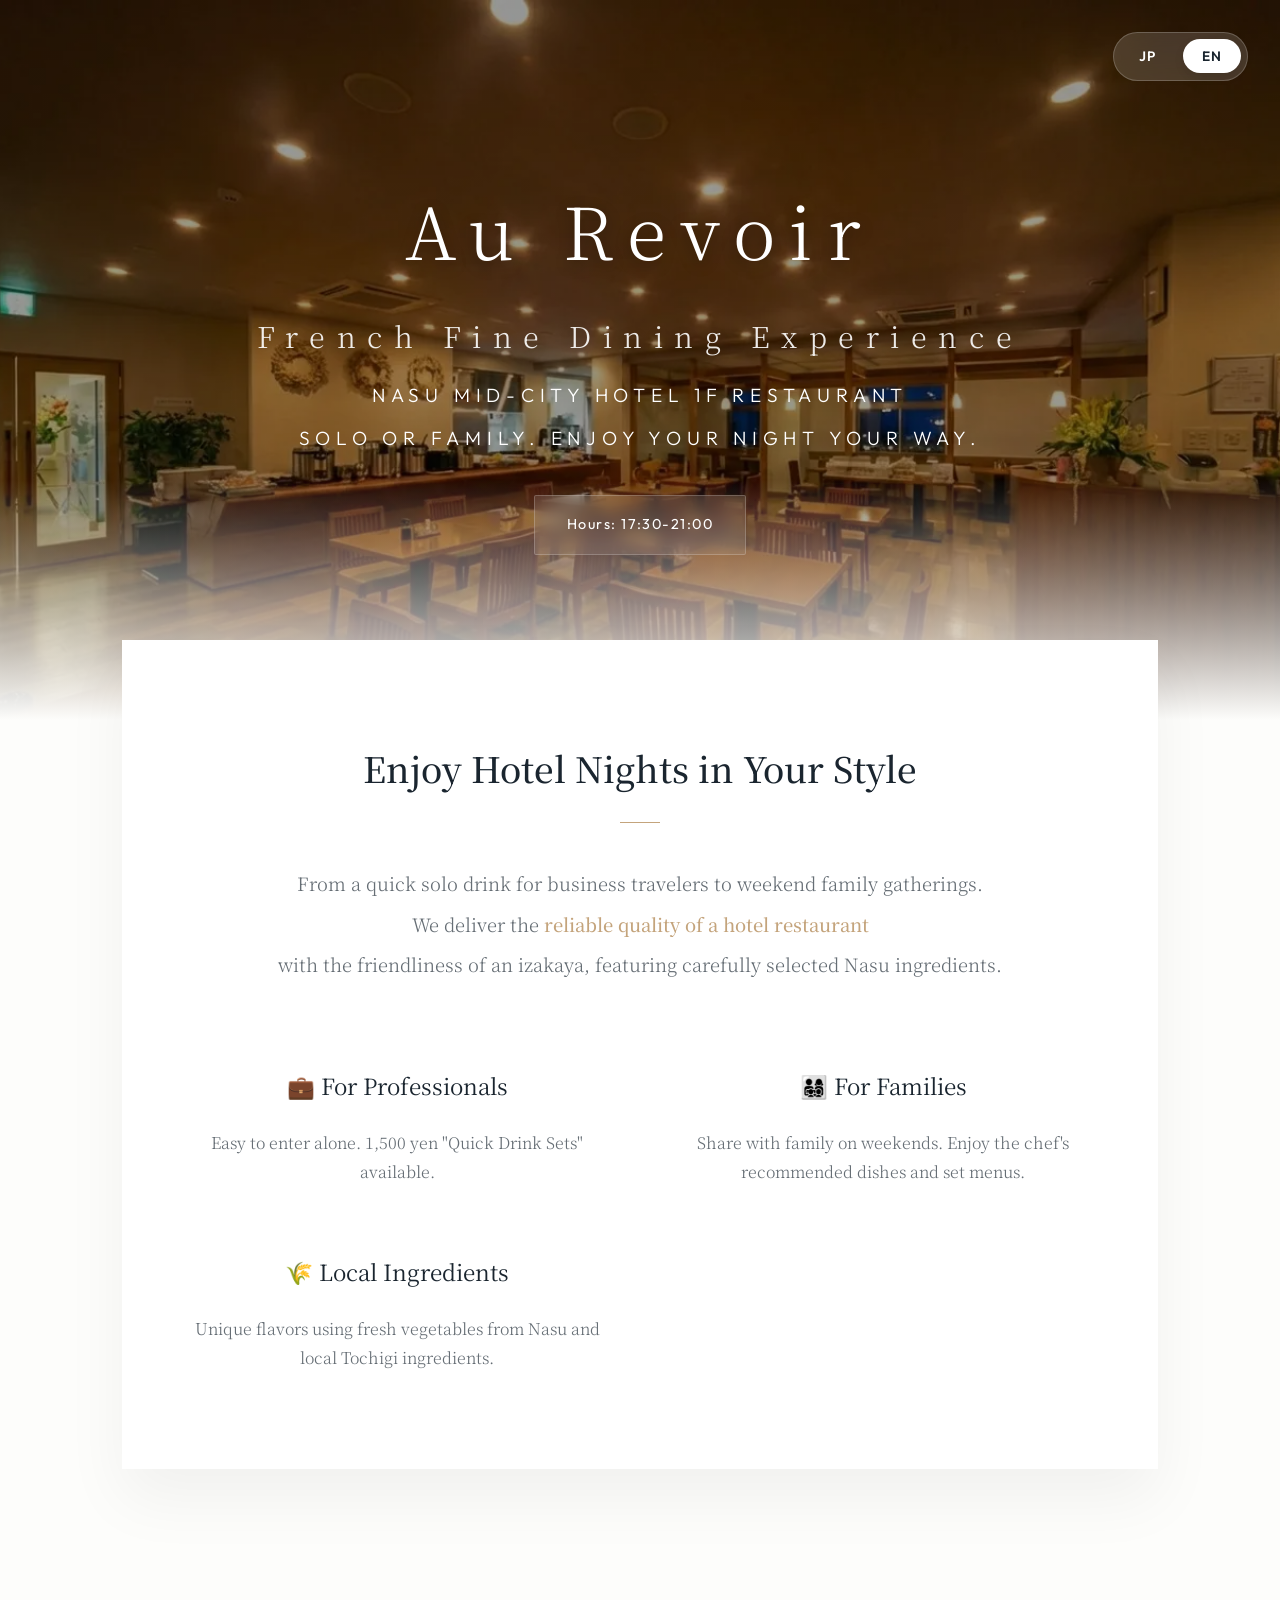
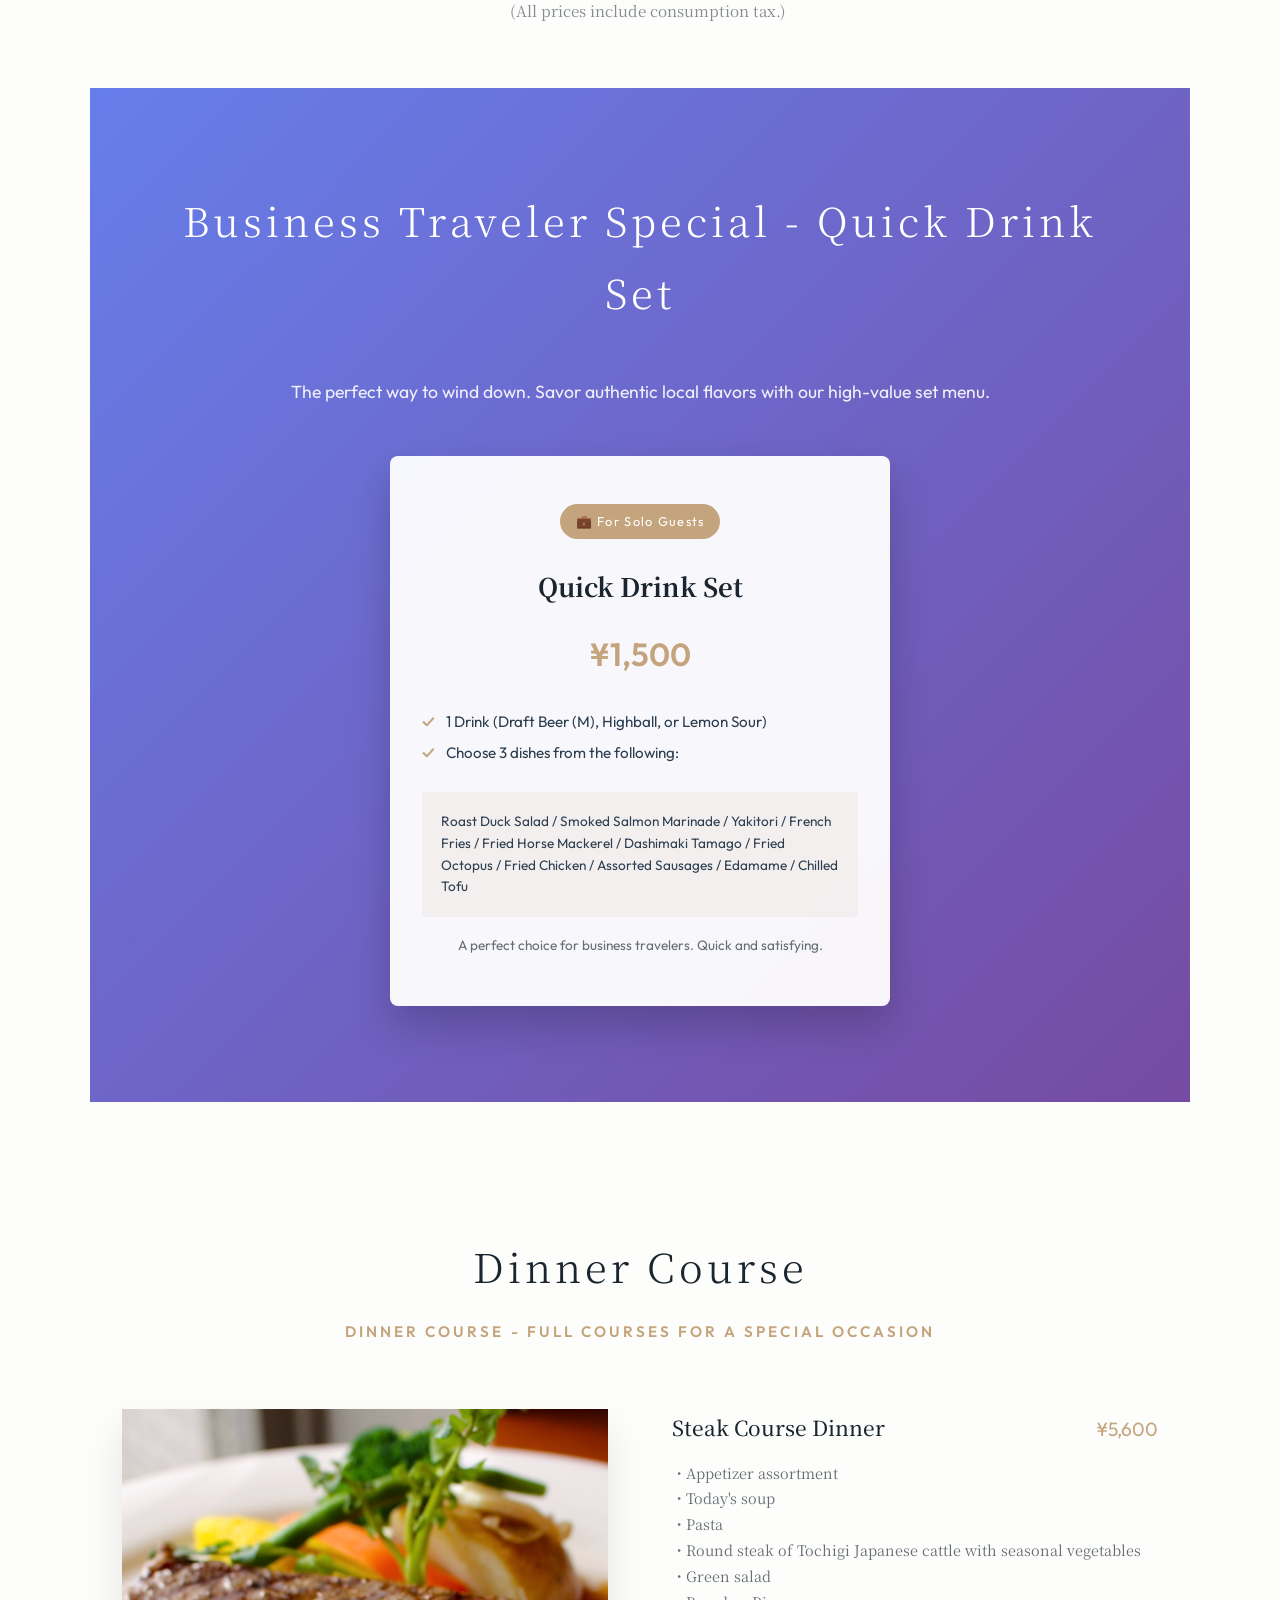
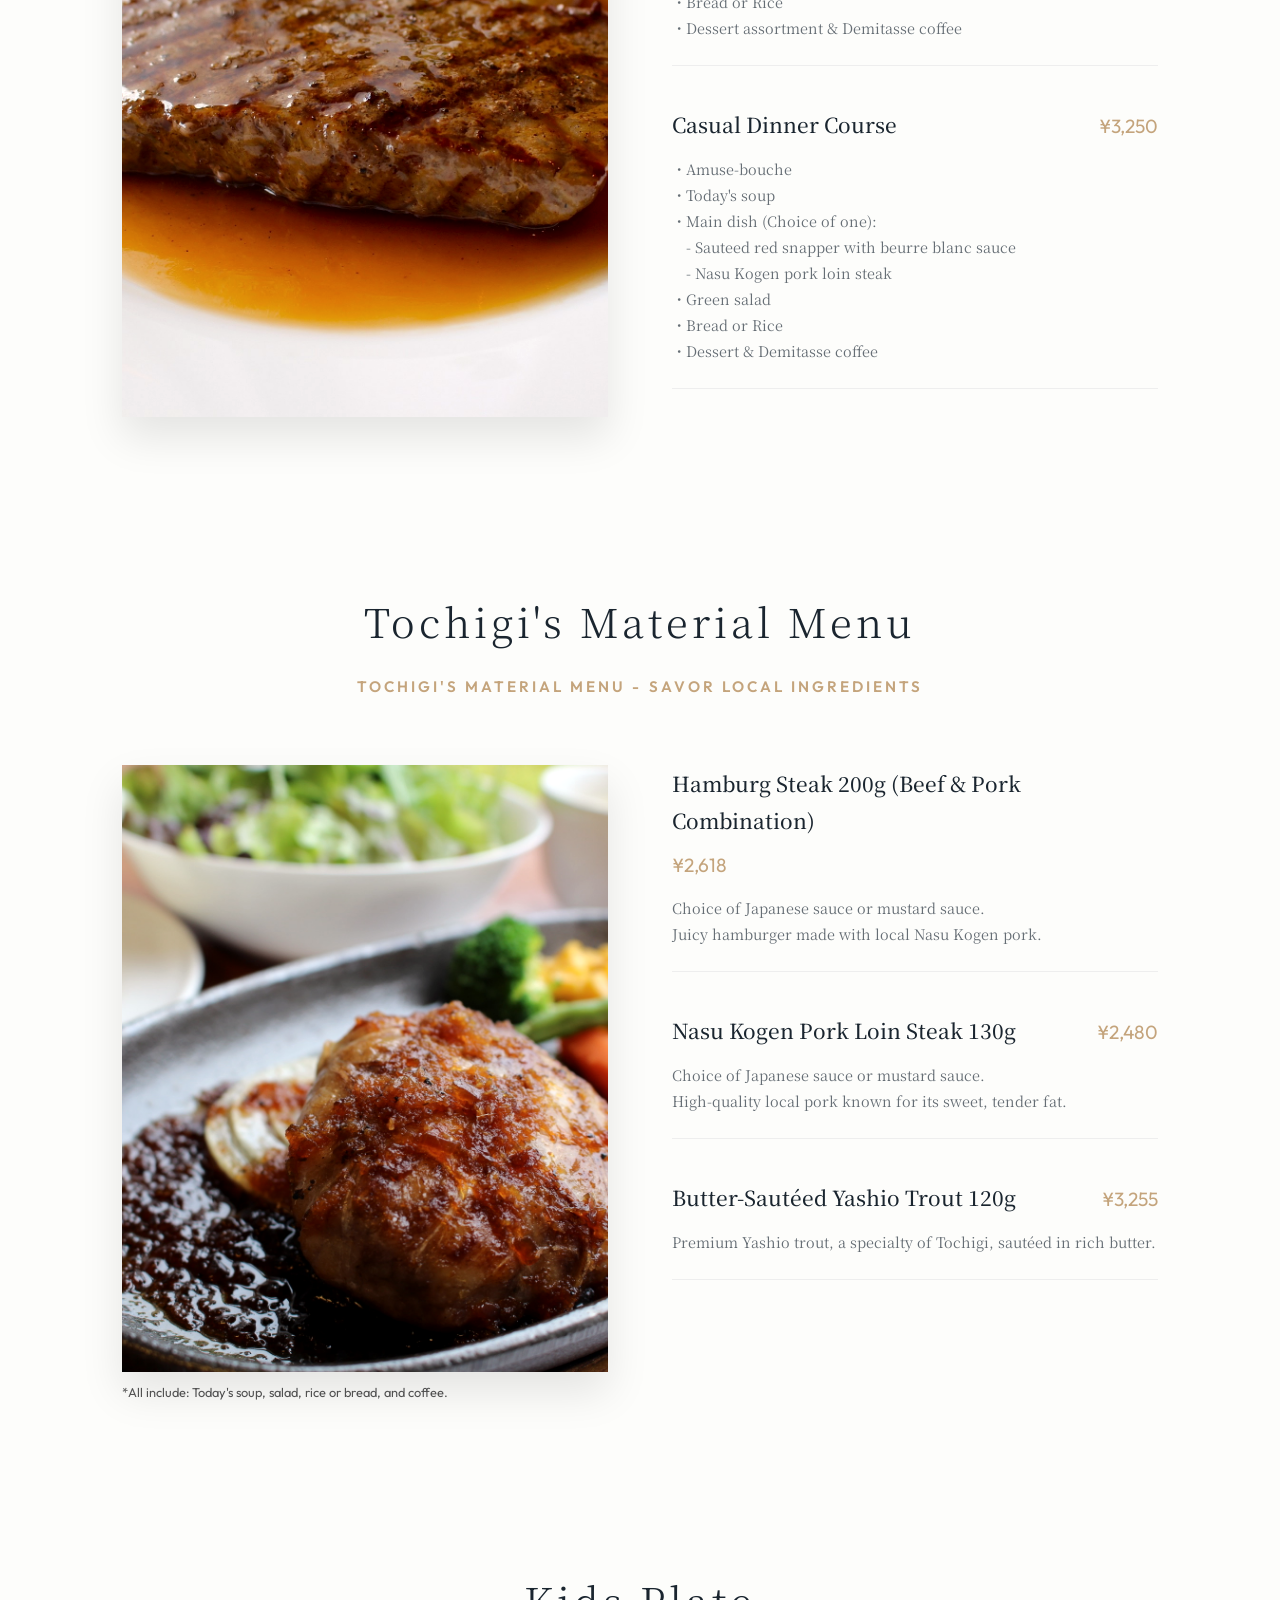
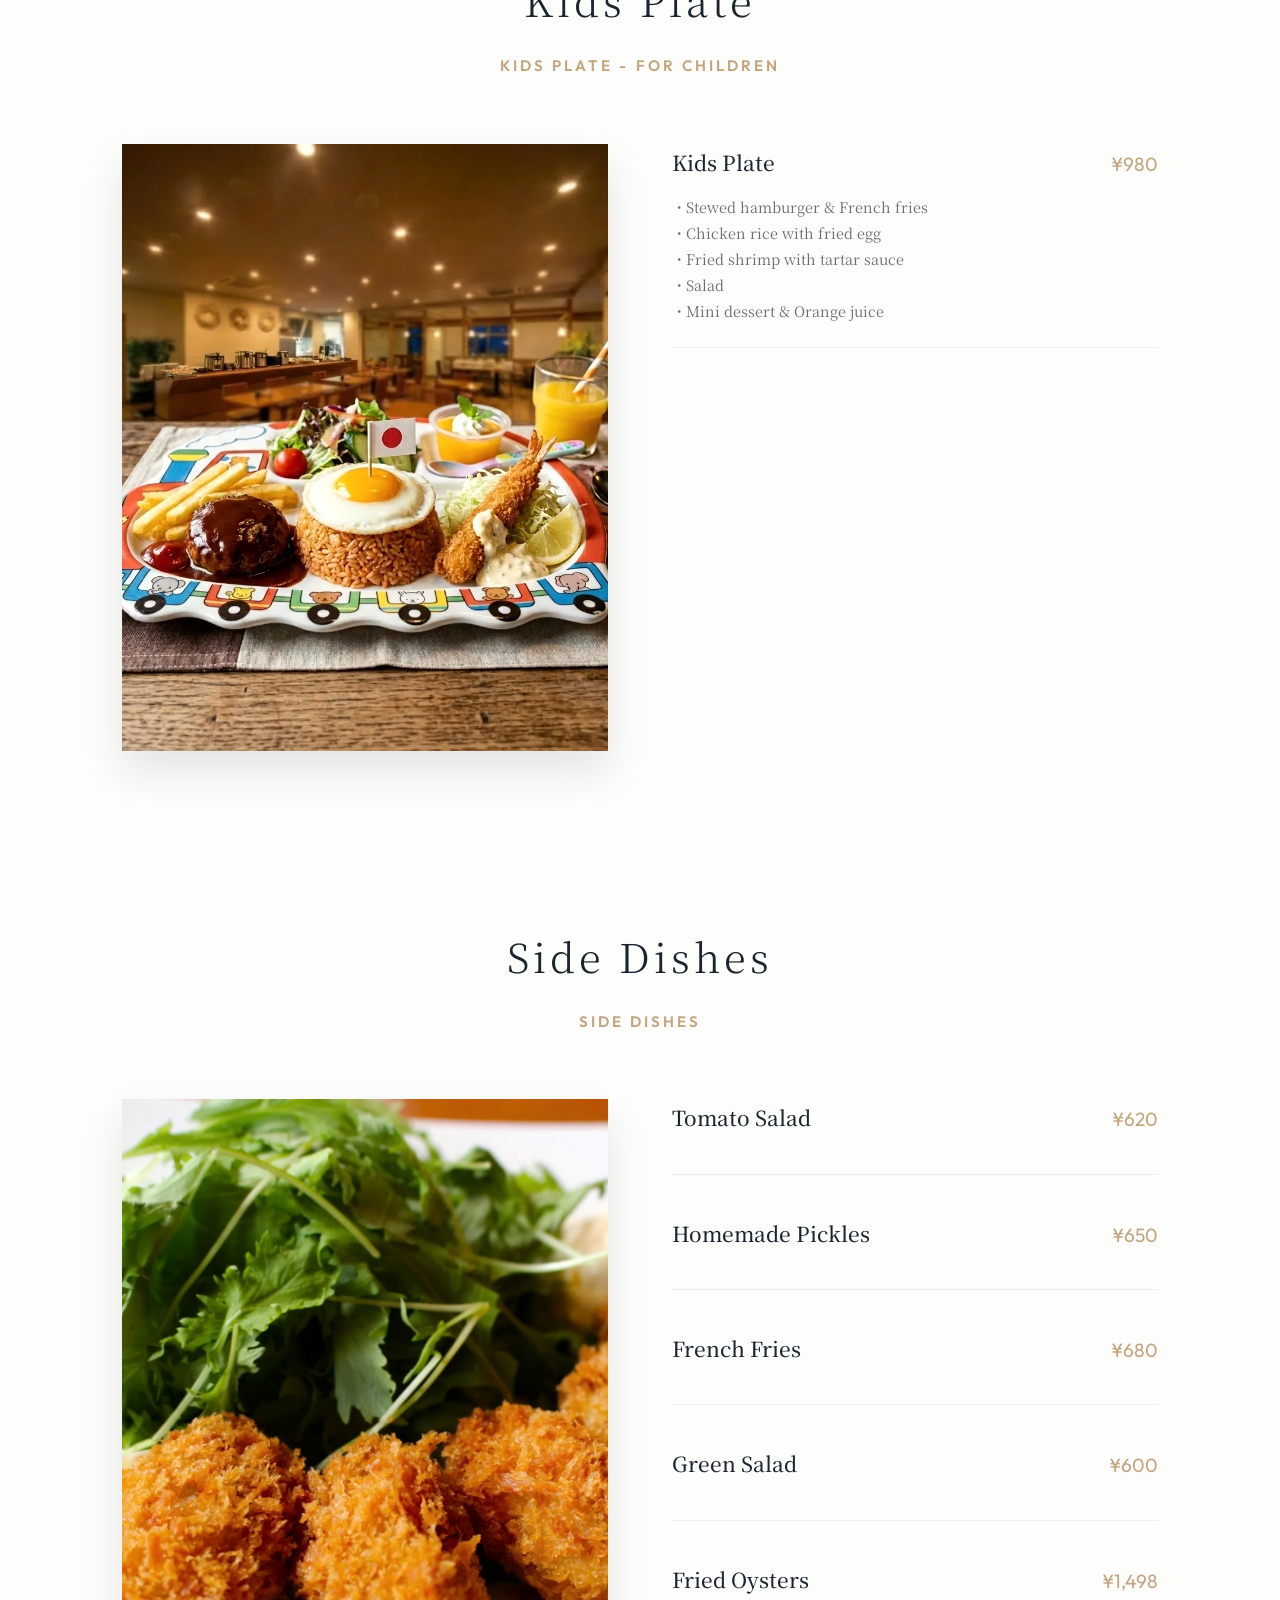
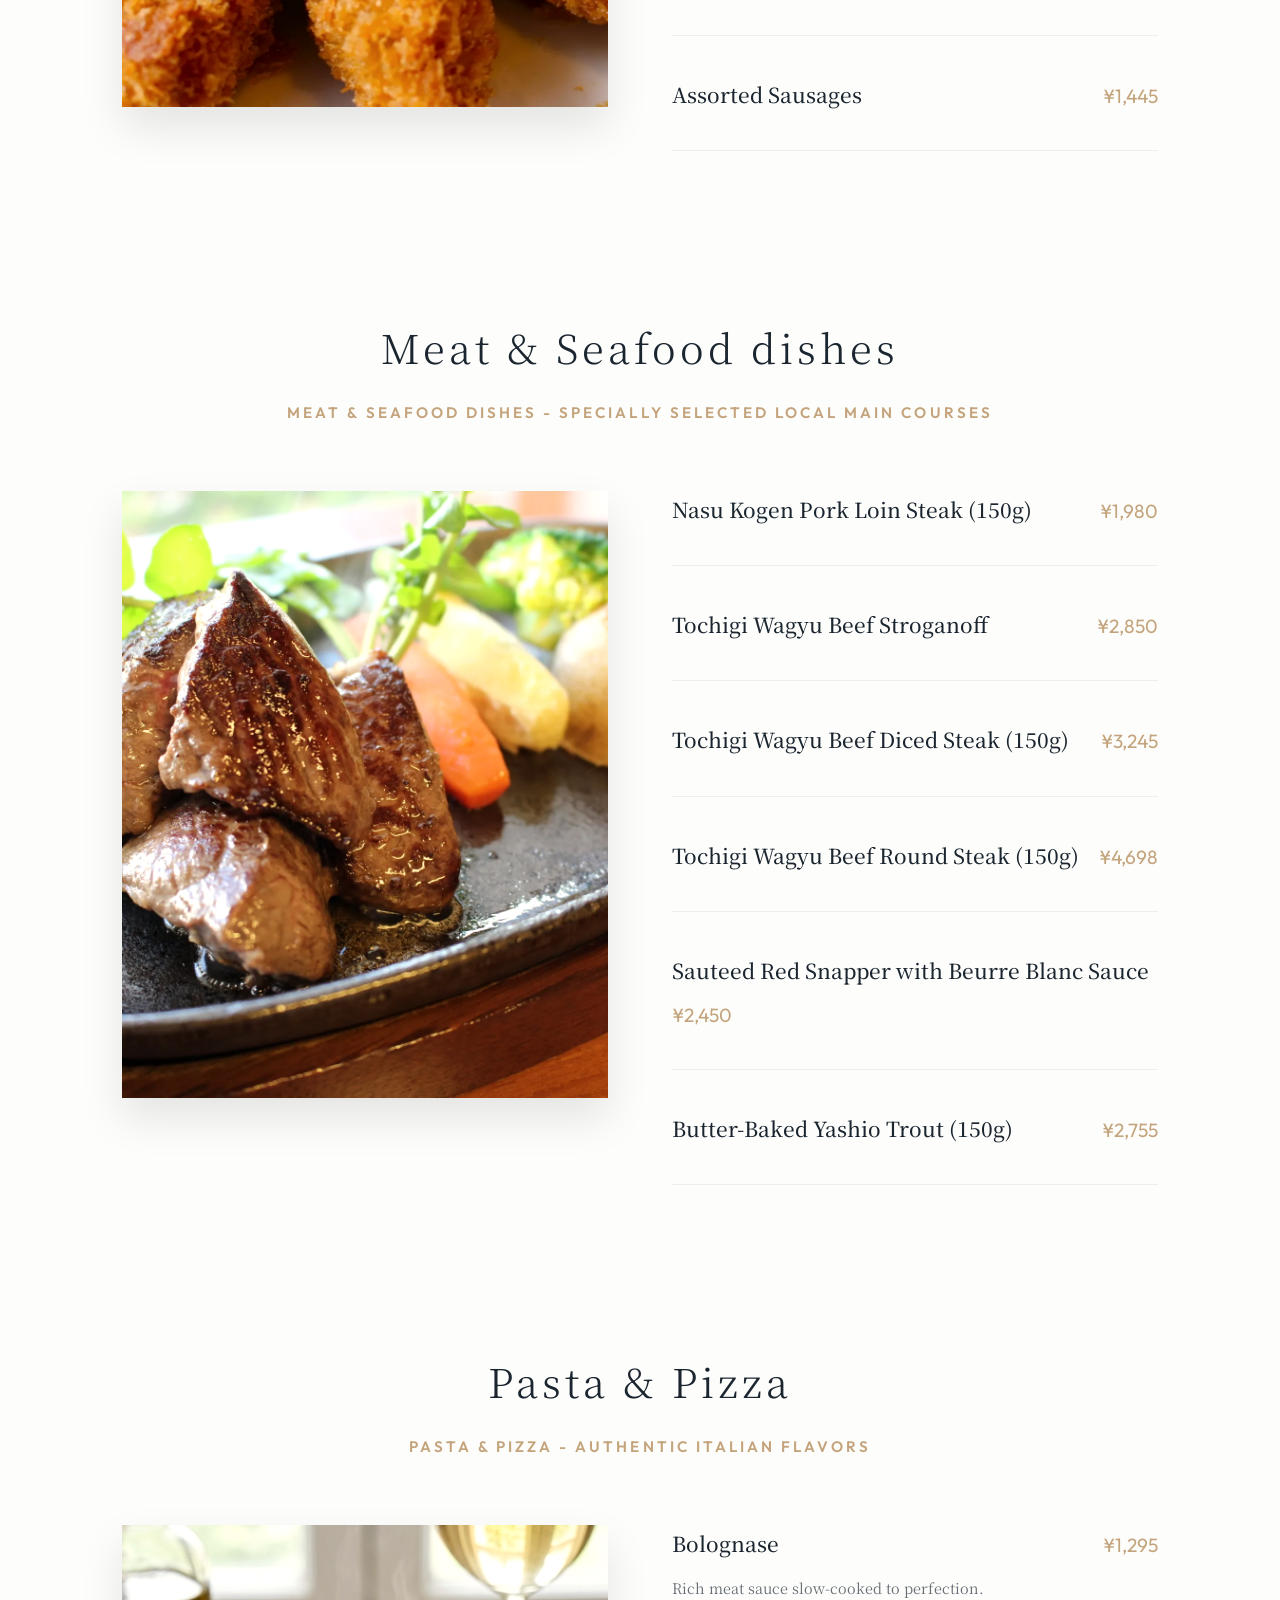
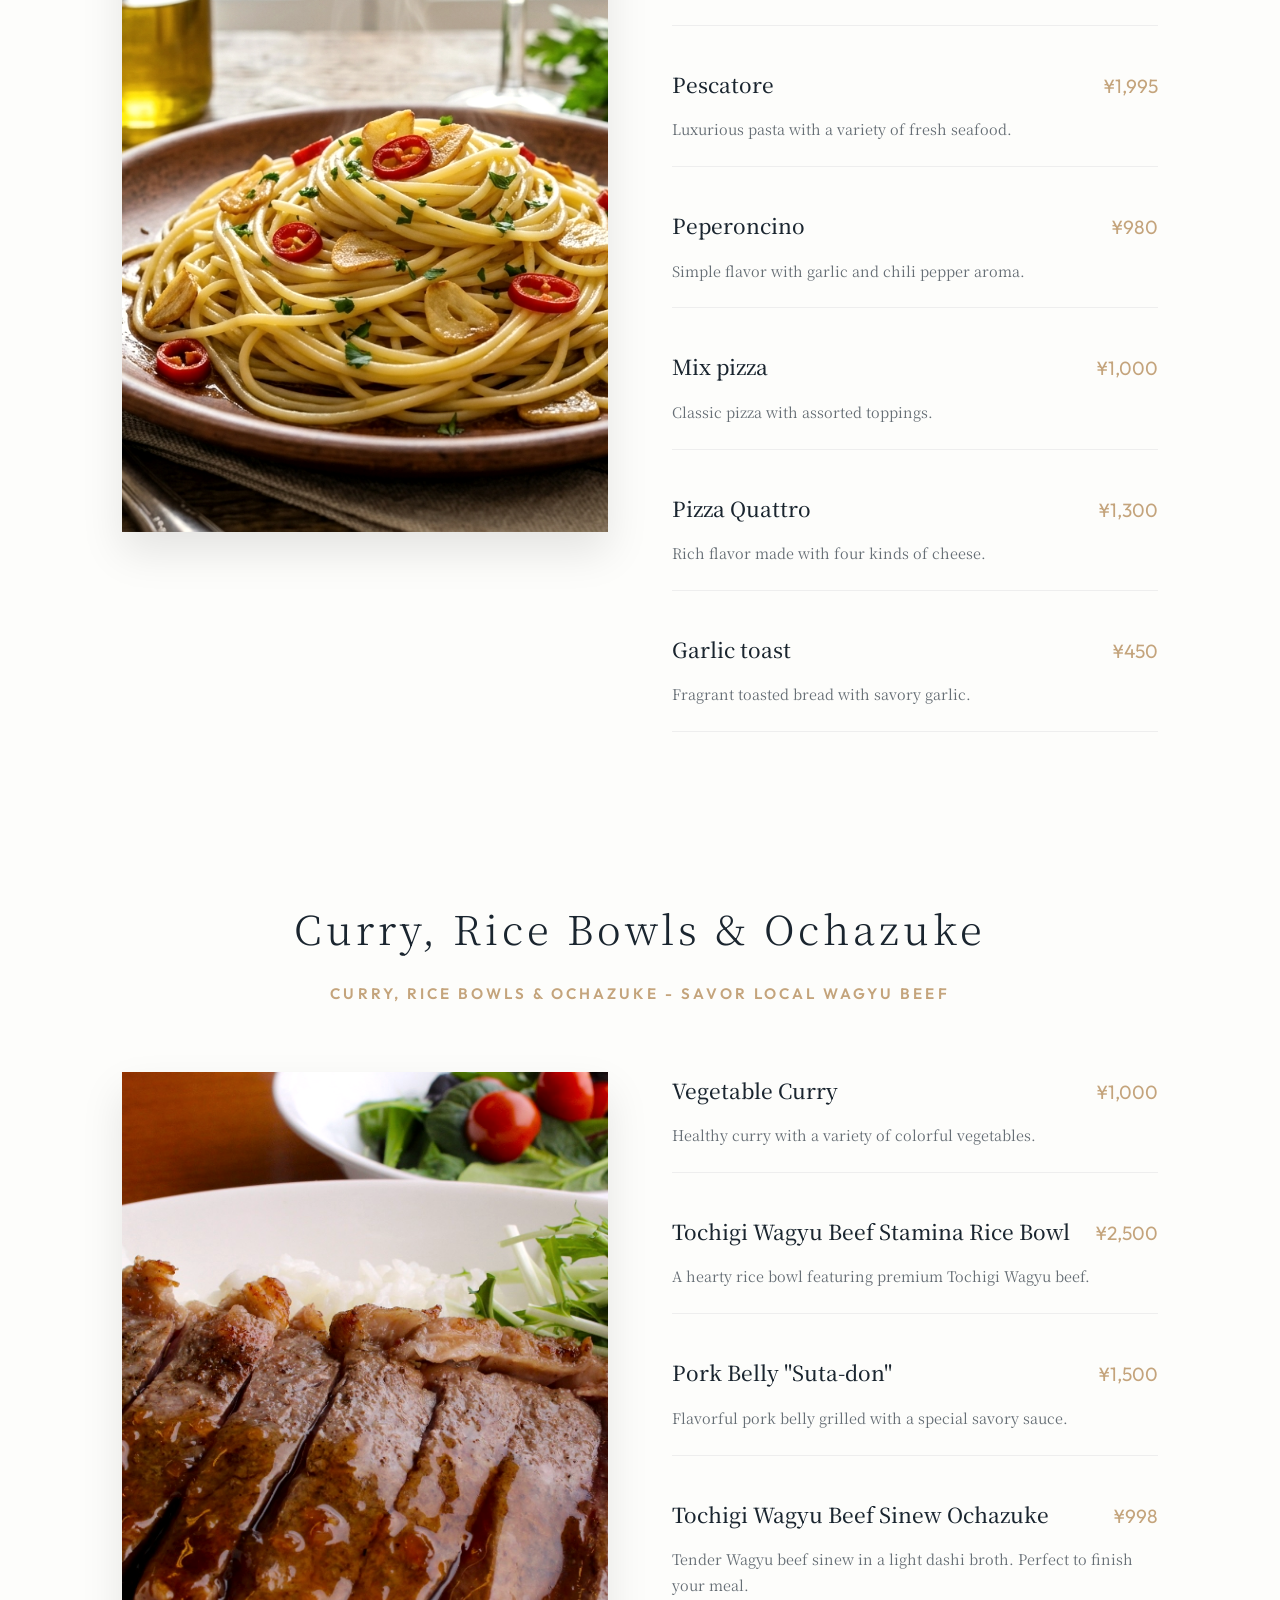
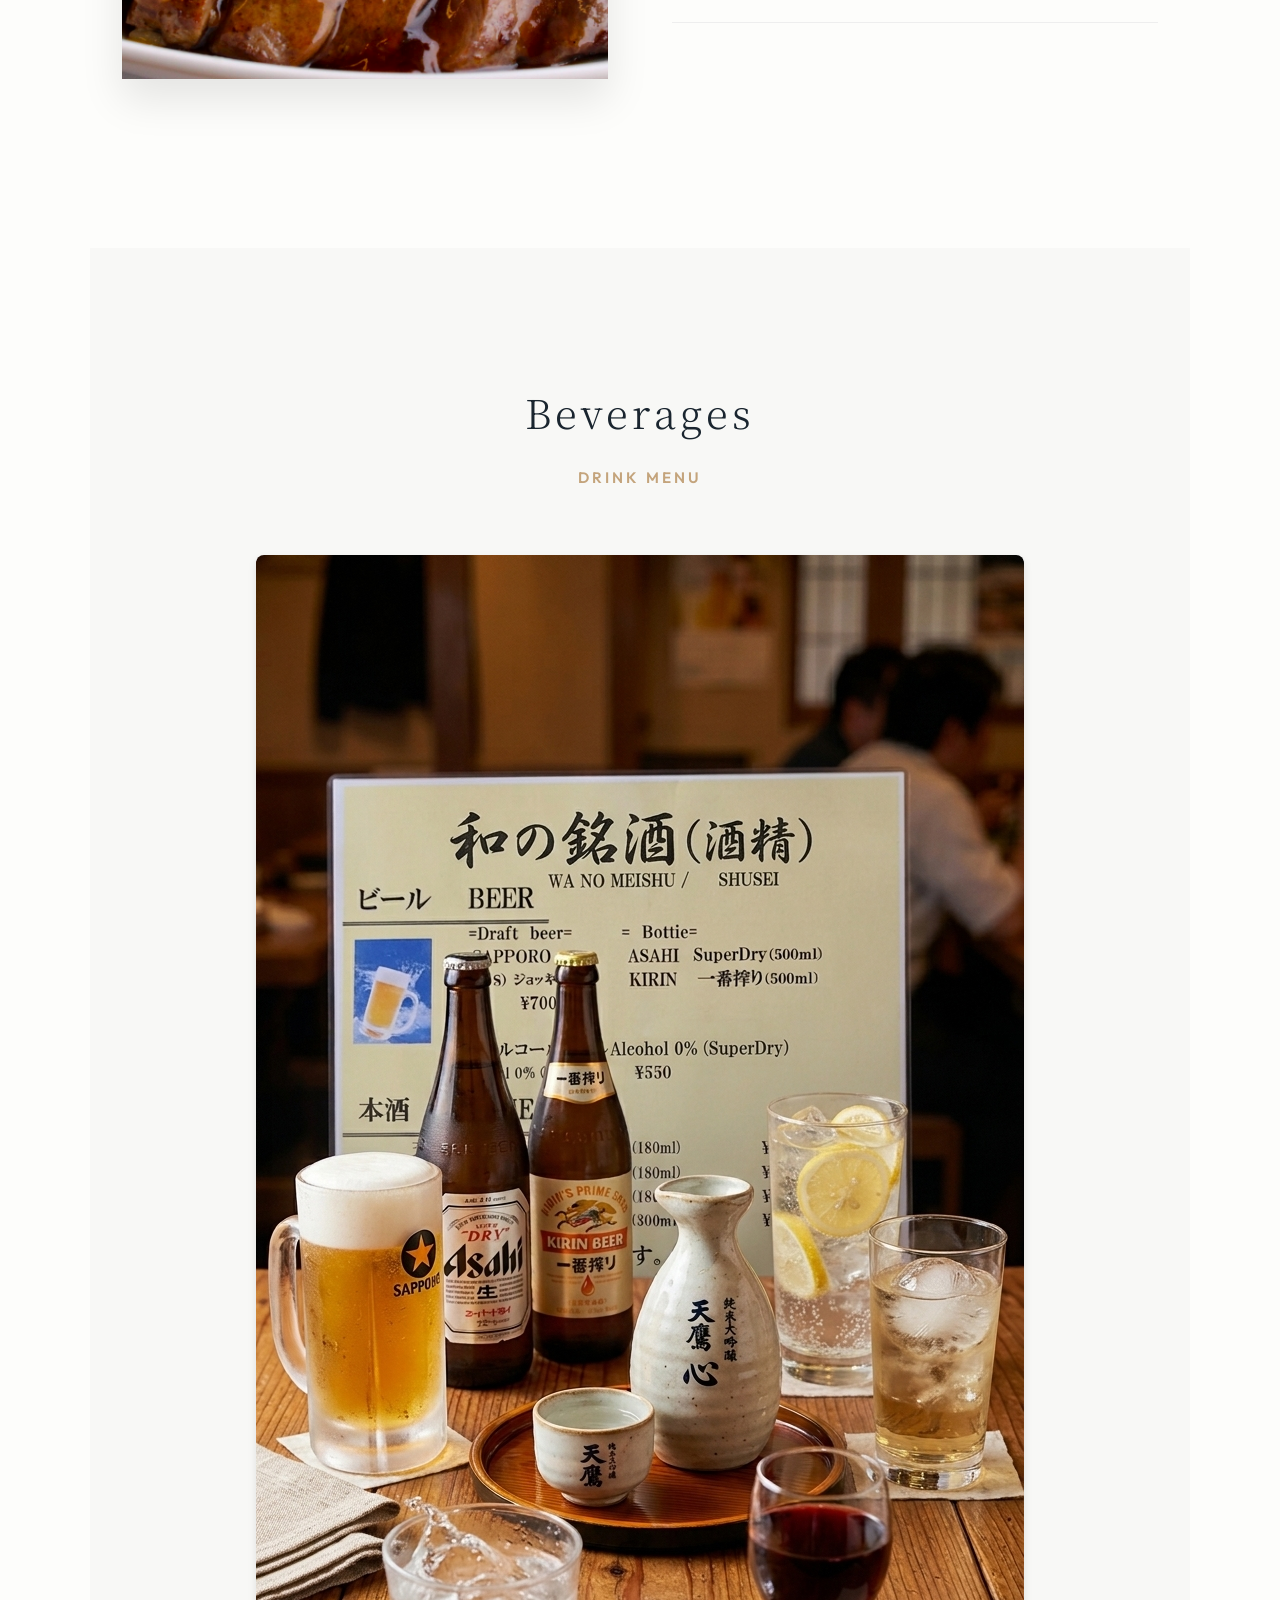
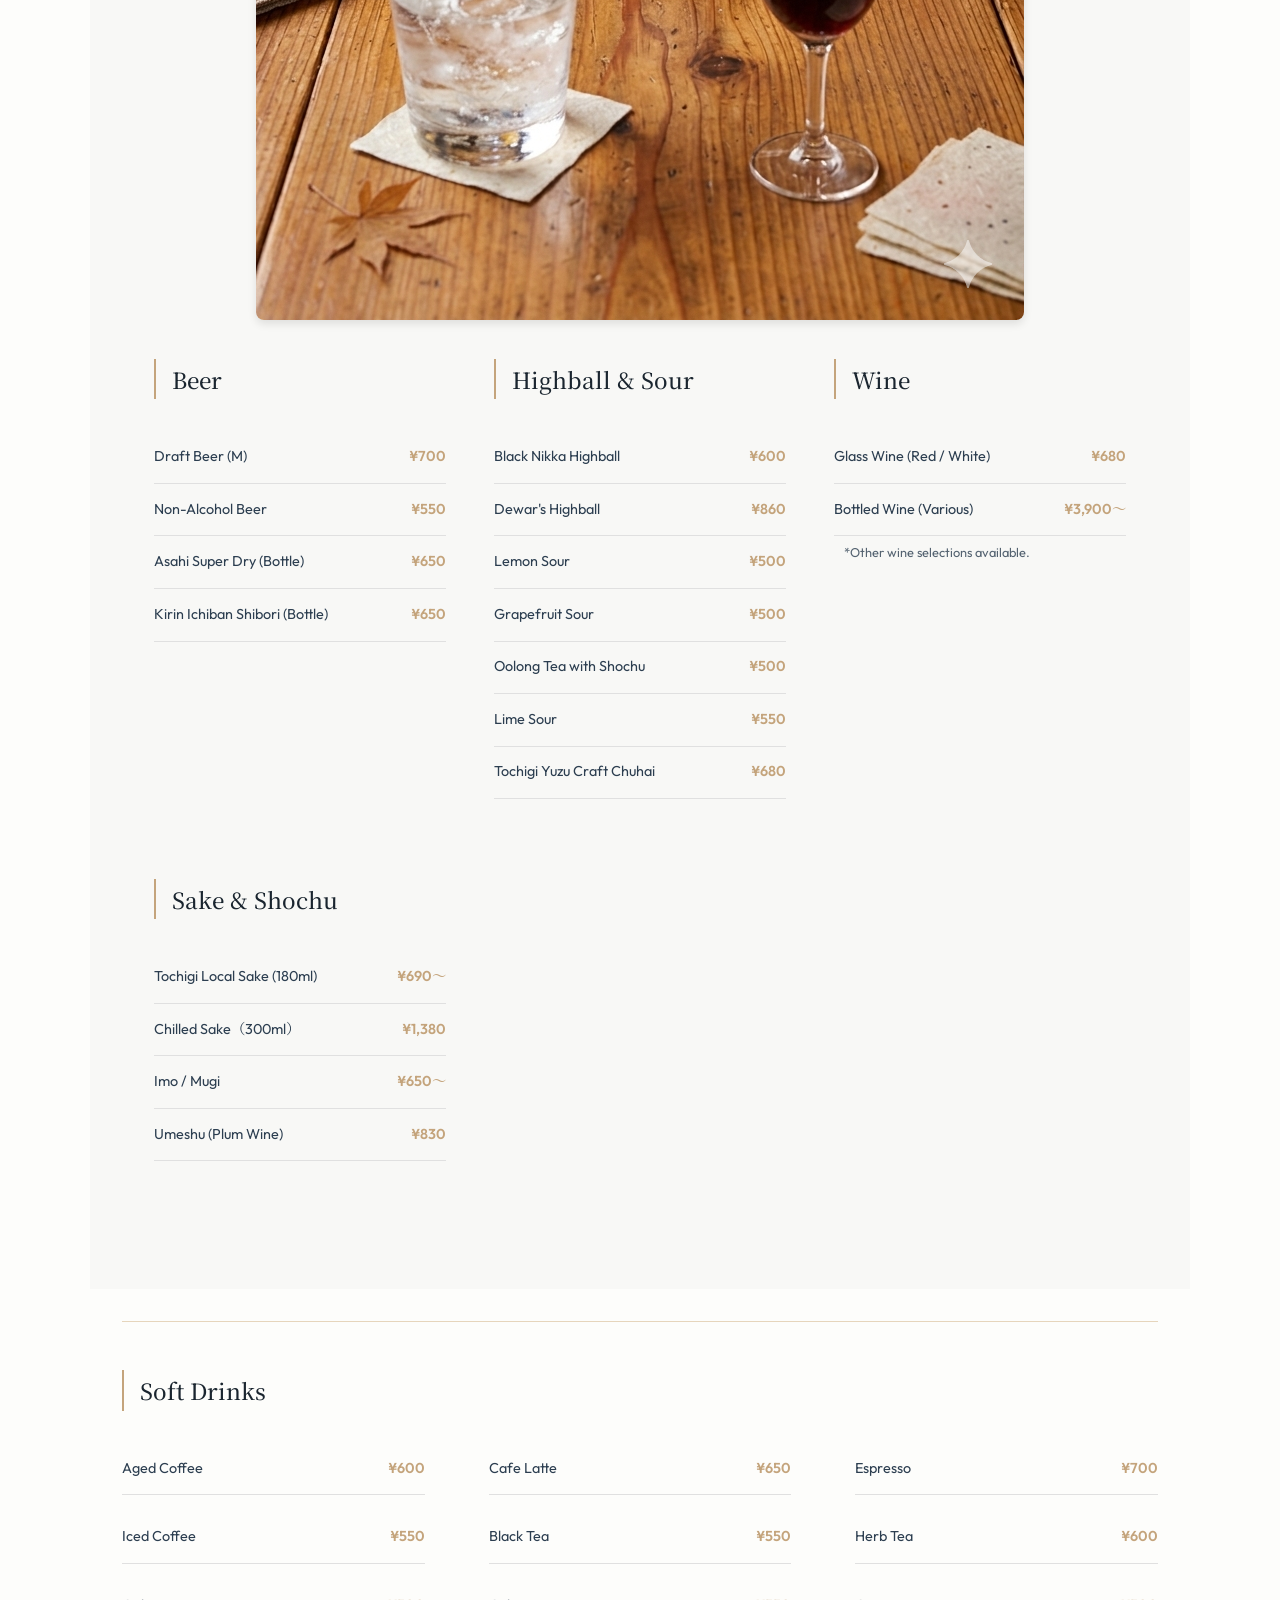
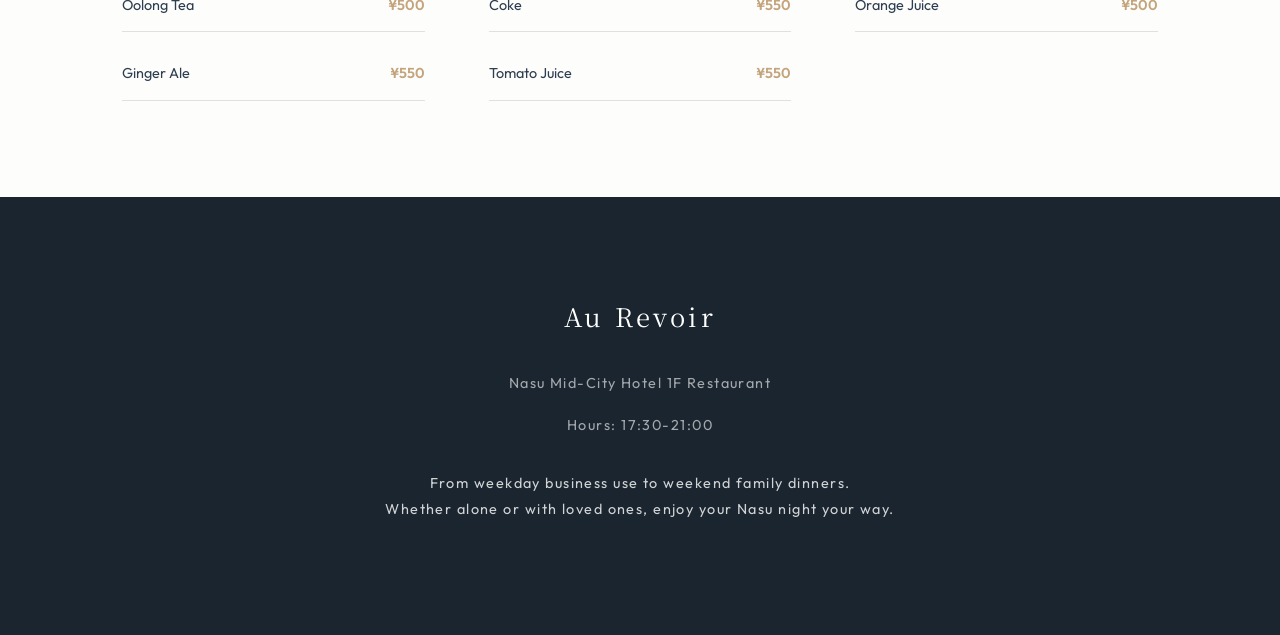
==== dinner/index.html @ a52773fe "フォルダ名を英語に整理し、9サイトを統合" ====
<!DOCTYPE html>
<html lang="ja">

<head>
    <meta charset="UTF-8">
    <meta name="viewport" content="width=device-width, initial-scale=1.0">
    <title>オールヴォワール - 那須ミッドシティホテル 1Fレストラン</title>
    <link rel="preconnect" href="https://fonts.googleapis.com">
    <link rel="preconnect" href="https://fonts.gstatic.com" crossorigin>
    <link
        href="https://fonts.googleapis.com/css2?family=Noto+Serif+JP:wght@300;400;500;700&family=Outfit:wght@300;400;600&display=swap"
        rel="stylesheet">
    <style>
        :root {
            --primary: #1a252f;
            --accent: #c4a47c;
            --accent-light: #e6d5bc;
            --text-main: #2c3e50;
            --text-muted: #666e75;
            --bg-site: #fdfdfb;
            --white: #ffffff;
            --badge-solo: #4a90e2;
            --badge-share: #e27d4a;
            --transition: all 0.4s cubic-bezier(0.165, 0.84, 0.44, 1);
        }

        * {
            margin: 0;
            padding: 0;
            box-sizing: border-box;
        }

        body {
            font-family: 'Outfit', 'Noto Serif JP', serif;
            line-height: 1.8;
            color: var(--text-main);
            background-color: var(--bg-site);
            -webkit-font-smoothing: antialiased;
            overflow-x: hidden;
        }

        img {
            max-width: 100%;
            height: auto;
        }

        header {
            position: relative;
            height: 80vh;
            min-height: 500px;
            display: flex;
            flex-direction: column;
            justify-content: center;
            align-items: center;
            text-align: center;
            color: white;
            background: linear-gradient(rgba(0, 0, 0, 0.4), rgba(0, 0, 0, 0.4)), url('restaurant.webp');
            background-size: cover;
            background-position: center;
            background-attachment: fixed;
            padding: 2rem;
        }

        header::after {
            content: '';
            position: absolute;
            bottom: 0;
            left: 0;
            width: 100%;
            height: 15rem;
            background: linear-gradient(transparent, var(--bg-site));
        }

        header h1 {
            font-family: 'Noto Serif JP', serif;
            font-size: clamp(2.5rem, 8vw, 4.5rem);
            font-weight: 300;
            letter-spacing: 0.2em;
            margin-bottom: 1rem;
            text-shadow: 0 4px 15px rgba(0, 0, 0, 0.3);
            z-index: 1;
        }

        header h1 span {
            display: block;
            font-size: 0.4em;
            letter-spacing: 0.4em;
            margin-top: 1rem;
            opacity: 0.9;
        }

        header .subtitle {
            font-size: clamp(1rem, 3vw, 1.2rem);
            font-weight: 300;
            letter-spacing: 0.3em;
            margin-bottom: 0.5rem;
            z-index: 1;
            text-transform: uppercase;
        }

        .business-hours {
            background: rgba(255, 255, 255, 0.1);
            backdrop-filter: blur(8px);
            border: 1px solid rgba(255, 255, 255, 0.2);
            padding: 1rem 2rem;
            border-radius: 2px;
            margin-top: 2rem;
            font-size: 0.9rem;
            letter-spacing: 0.1em;
            z-index: 1;
        }

        .container {
            max-width: 1100px;
            margin: 0 auto;
            padding: 0 2rem 6rem;
            position: relative;
            z-index: 2;
        }

        .concept-section {
            background: var(--white);
            padding: 6rem 4rem;
            margin-top: -5rem;
            box-shadow: 0 30px 60px rgba(0, 0, 0, 0.05);
            text-align: center;
            margin-bottom: 8rem;
        }

        .concept-section h2 {
            font-family: 'Noto Serif JP', serif;
            font-size: 2.2rem;
            color: var(--primary);
            margin-bottom: 2.5rem;
            font-weight: 500;
            position: relative;
            padding-bottom: 1.5rem;
        }

        .concept-section h2::after {
            content: '';
            position: absolute;
            bottom: 0;
            left: 50%;
            transform: translateX(-50%);
            width: 40px;
            height: 1px;
            background: var(--accent);
        }

        .concept-section p {
            font-size: 1.15rem;
            line-height: 2.2;
            color: var(--text-muted);
            max-width: 750px;
            margin: 0 auto;
            font-family: 'Noto Serif JP', serif;
            font-weight: 300;
        }

        .concept-points {
            display: grid;
            grid-template-columns: repeat(auto-fit, minmax(300px, 1fr));
            gap: 4rem;
            margin-top: 5rem;
        }

        .concept-point {
            text-align: center;
        }

        .concept-point h3 {
            color: var(--primary);
            font-size: 1.4rem;
            margin-bottom: 1.5rem;
            font-weight: 400;
            font-family: 'Noto Serif JP', serif;
        }

        .concept-point p {
            font-size: 1rem;
            color: var(--text-muted);
            line-height: 1.8;
        }

        /* 新設: おすすめセット */
        .recommended-sets {
            background: linear-gradient(135deg, #667eea 0%, #764ba2 100%);
            color: white;
            padding: 6rem 4rem;
            margin: 0 -2rem 8rem;
            text-align: center;
        }

        .recommended-sets h2 {
            font-family: 'Noto Serif JP', serif;
            font-size: 2.5rem;
            margin-bottom: 3rem;
            font-weight: 300;
            letter-spacing: 0.1em;
        }

        .sets-grid {
            display: grid;
            grid-template-columns: repeat(auto-fit, minmax(320px, 1fr));
            gap: 3rem;
            max-width: 1100px;
            margin: 0 auto;
        }

        .set-card {
            background: rgba(255, 255, 255, 0.95);
            padding: 3rem 2rem;
            border-radius: 8px;
            box-shadow: 0 20px 40px rgba(0, 0, 0, 0.2);
            transition: var(--transition);
        }

        .set-card:hover {
            transform: translateY(-8px);
            box-shadow: 0 30px 60px rgba(0, 0, 0, 0.3);
        }

        .set-card h3 {
            color: var(--primary);
            font-size: 1.6rem;
            margin-bottom: 1rem;
            font-family: 'Noto Serif JP', serif;
        }

        .set-card .price {
            font-size: 2rem;
            color: var(--accent);
            font-weight: 600;
            margin-bottom: 1.5rem;
        }

        .set-card .target {
            display: inline-block;
            background: var(--accent);
            color: white;
            padding: 0.4rem 1rem;
            border-radius: 20px;
            font-size: 0.8rem;
            margin-bottom: 1.5rem;
            letter-spacing: 0.1em;
        }

        .set-card ul {
            list-style: none;
            text-align: left;
            color: var(--text-main);
            line-height: 2;
            font-size: 0.95rem;
        }

        .set-card ul li::before {
            content: "✓ ";
            color: var(--accent);
            font-weight: bold;
            margin-right: 0.5rem;
        }

        .menu-section {
            margin-bottom: 10rem;
        }

        .section-header {
            text-align: center;
            margin-bottom: 4rem;
        }

        .section-header h2 {
            font-family: 'Noto Serif JP', serif;
            font-size: 2.5rem;
            color: var(--primary);
            letter-spacing: 0.1em;
            margin-bottom: 1rem;
            font-weight: 300;
        }

        .section-header .category-desc {
            font-size: 0.95rem;
            color: var(--accent);
            text-transform: uppercase;
            letter-spacing: 0.2em;
            font-weight: 600;
        }

        .menu-layout {
            display: grid;
            grid-template-columns: 1fr 1fr;
            gap: 4rem;
            align-items: start;
        }

        .menu-image-section {
            position: sticky;
            top: 2rem;
        }

        .menu-image {
            width: 100%;
            aspect-ratio: 4/5;
            object-fit: cover;
            box-shadow: 0 20px 40px rgba(0, 0, 0, 0.1);
            filter: sepia(10%) contrast(105%);
        }

        .menu-grid {
            display: grid;
            gap: 2.5rem;
        }

        .menu-item {
            padding-bottom: 1.5rem;
            border-bottom: 1px solid #eee;
            transition: var(--transition);
            position: relative;
        }

        .menu-item:hover {
            border-bottom-color: var(--accent);
        }

        .menu-item-header {
            display: flex;
            justify-content: space-between;
            align-items: baseline;
            margin-bottom: 0.8rem;
            flex-wrap: wrap;
            gap: 0.5rem;
        }

        .menu-item h3 {
            font-family: 'Noto Serif JP', serif;
            font-size: 1.3rem;
            color: var(--primary);
            font-weight: 500;
        }

        .menu-item .price {
            font-size: 1.2rem;
            color: var(--accent);
            font-weight: 400;
        }

        /* ボリュームバッジ */
        .volume-badge {
            display: inline-block;
            padding: 0.25rem 0.75rem;
            border-radius: 12px;
            font-size: 0.75rem;
            font-weight: 600;
            letter-spacing: 0.05em;
            margin-left: 0.5rem;
        }

        .badge-solo {
            background: #e3f2fd;
            color: #1565c0;
        }

        .badge-share {
            background: #fff3e0;
            color: #e65100;
        }

        .badge-family {
            background: #f3e5f5;
            color: #6a1b9a;
        }

        .menu-item .description {
            color: var(--text-muted);
            font-size: 0.9rem;
            line-height: 1.8;
            font-family: 'Noto Serif JP', serif;
        }

        /* 新規メニュー強調 */
        .new-badge {
            position: absolute;
            top: -0.5rem;
            right: 0;
            background: #ff4757;
            color: white;
            padding: 0.3rem 0.8rem;
            border-radius: 4px;
            font-size: 0.7rem;
            font-weight: 600;
            letter-spacing: 0.1em;
        }

        .drink-section {
            padding: 8rem 0;
            background: #f8f8f6;
            margin: 0 -2rem;
            padding: 8rem 4rem;
        }

        .drink-grid {
            display: grid;
            grid-template-columns: repeat(auto-fit, minmax(280px, 1fr));
            gap: 5rem 3rem;
            max-width: 1100px;
            margin: 0 auto;
        }

        .drink-category h3 {
            font-family: 'Noto Serif JP', serif;
            color: var(--primary);
            font-size: 1.4rem;
            margin-bottom: 2rem;
            font-weight: 500;
            border-left: 2px solid var(--accent);
            padding-left: 1rem;
        }

        .drink-item {
            display: flex;
            justify-content: space-between;
            padding: 0.8rem 0;
            border-bottom: 1px solid #e0e0e0;
            font-size: 0.9rem;
        }

        .drink-name {
            color: var(--text-main);
        }

        .drink-price {
            color: var(--accent);
            font-weight: 600;
        }

        footer {
            background: var(--primary);
            color: white;
            padding: 6rem 2rem;
            text-align: center;
        }

        footer p {
            font-size: 0.9rem;
            opacity: 0.6;
            margin-bottom: 1rem;
            letter-spacing: 0.1em;
        }

        footer .footer-title {
            font-family: 'Noto Serif JP', serif;
            font-size: 1.6rem;
            letter-spacing: 0.2rem;
            margin-bottom: 2rem;
            opacity: 1;
        }

        .highlight {
            color: var(--accent);
            font-weight: 500;
        }

        @media (max-width: 900px) {
            .menu-layout {
                grid-template-columns: 1fr;
            }

            .menu-image-section {
                order: -1;
                position: relative;
                top: 0;
                margin-bottom: 2rem;
            }

            .concept-section {
                padding: 4rem 2rem;
            }

            .recommended-sets {
                padding: 4rem 2rem;
            }
        }

        @media (max-width: 768px) {
            header {
                height: 60vh;
                background-attachment: scroll;
            }

            .container {
                padding: 0 1.5rem 4rem;
                overflow-x: hidden;
            }

            .drink-section {
                padding: 4rem 1.5rem;
                margin: 0 -1.5rem;
            }

            .recommended-sets {
                padding: 4rem 1.5rem;
                margin: 0 -1.5rem 6rem;
            }

            .sets-grid,
            .concept-points,
            .drink-grid {
                grid-template-columns: 1fr;
                gap: 2rem;
            }
        }

        .lang-switch {
            position: fixed;
            top: 2rem;
            right: 2rem;
            z-index: 1000;
            display: flex;
            gap: 0.5rem;
            background: rgba(255, 255, 255, 0.15);
            backdrop-filter: blur(10px);
            padding: 0.4rem;
            border-radius: 50px;
            border: 1px solid rgba(255, 255, 255, 0.2);
            transition: var(--transition);
        }

        .lang-switch:hover {
            background: rgba(255, 255, 255, 0.25);
        }

        .lang-btn {
            background: none;
            border: none;
            color: white;
            padding: 0.5rem 1.2rem;
            border-radius: 25px;
            cursor: pointer;
            font-size: 0.85rem;
            font-weight: 600;
            letter-spacing: 0.05em;
            transition: var(--transition);
            font-family: 'Outfit', sans-serif;
        }

        .lang-btn.active {
            background: var(--white);
            color: var(--primary);
            box-shadow: 0 4px 10px rgba(0, 0, 0, 0.1);
        }

        /* Language visibility logic */
        html[lang="en"] .lang-ja {
            display: none;
        }

        html[lang="ja"] .lang-en {
            display: none;
        }

        @media (max-width: 768px) {
            .lang-switch {
                top: 1rem;
                right: 1rem;
            }

            .lang-btn {
                padding: 0.4rem 0.8rem;
                font-size: 0.75rem;
            }
        }
    </style>
    <script>
        document.addEventListener('DOMContentLoaded', () => {
            const setLanguage = (lang) => {
                document.documentElement.lang = lang;
                localStorage.setItem('preferredLang', lang);

                document.querySelectorAll('.lang-btn').forEach(btn => {
                    btn.classList.toggle('active', btn.dataset.lang === lang);
                });
            };

            const browserLang = navigator.language.split('-')[0];
            const savedLang = localStorage.getItem('preferredLang');
            const initialLang = savedLang || (browserLang === 'ja' ? 'ja' : 'en');

            setLanguage(initialLang);

            document.querySelectorAll('.lang-btn').forEach(btn => {
                btn.addEventListener('click', () => setLanguage(btn.dataset.lang));
            });
        });
    </script>
</head>

<body>
    <div class="lang-switch">
        <button class="lang-btn" data-lang="ja">JP</button>
        <button class="lang-btn" data-lang="en">EN</button>
    </div>

    <header>
        <h1>Au Revoir<br><span class="lang-ja">オールヴォワール</span><span class="lang-en"
                style="font-size: 0.4em; letter-spacing: 0.4em; margin-top: 1rem; opacity: 0.9;">French Fine Dining
                Experience</span></h1>
        <p class="subtitle lang-ja">那須ミッドシティホテル 1階レストラン</p>
        <p class="subtitle lang-en">Nasu Mid-City Hotel 1F Restaurant</p>
        <p class="subtitle lang-ja">お一人様でも、家族でも。那須の夜を、あなたらしく</p>
        <p class="subtitle lang-en">Solo or Family. Enjoy your night your way.</p>
        <div class="business-hours">
            <span class="lang-ja">営業時間: 17:30〜21:00</span>
            <span class="lang-en">Hours: 17:30-21:00</span>
        </div>
    </header>

    <div class="container">
        <!-- コンセプトセクション -->
        <section class="concept-section">
            <h2 class="lang-ja">ホテルの夜を、あなたのスタイルで</h2>
            <h2 class="lang-en">Enjoy Hotel Nights in Your Style</h2>
            <p class="lang-ja">
                出張のビジネスマンがお一人様で気軽に立ち寄れる「ちょい飲み」から、<br>
                週末の家族団らんまで。<br>
                <span class="highlight">那須の食材にこだわった、ホテルレストランの安心品質</span>を<br>
                親しみやすさでお届けします。
            </p>
            <p class="lang-en">
                From a quick solo drink for business travelers to weekend family gatherings.<br>
                We deliver the <span class="highlight">reliable quality of a hotel restaurant</span><br>
                with the friendliness of an izakaya, featuring carefully selected Nasu ingredients.
            </p>

            <div class="concept-points">
                <div class="concept-point">
                    <h3 class="lang-ja">💼 ビジネスマン歓迎</h3>
                    <h3 class="lang-en">💼 For Professionals</h3>
                    <p class="lang-ja">お一人様でも入りやすい。¥1,500から楽しめる「ちょい飲みセット」をご用意</p>
                    <p class="lang-en">Easy to enter alone. 1,500 yen "Quick Drink Sets" available.</p>
                </div>
                <div class="concept-point">
                    <h3 class="lang-ja">👨‍👩‍👧‍👦 ファミリー対応</h3>
                    <h3 class="lang-en">👨‍👩‍👧‍👦 For Families</h3>
                    <p class="lang-ja">週末は家族でシェア。シェフ一押しの料理やセットメニューで団らんのひとときを</p>
                    <p class="lang-en">Share with family on weekends. Enjoy the chef's recommended dishes and set menus.
                    </p>
                </div>
                <div class="concept-point">
                    <h3 class="lang-ja">🌾 地産地消</h3>
                    <h3 class="lang-en">🌾 Local Ingredients</h3>
                    <p class="lang-ja">那須野が原の新鮮野菜と栃木の食材を使った、ここだけの味わい</p>
                    <p class="lang-en">Unique flavors using fresh vegetables from Nasu and local Tochigi ingredients.
                    </p>
        </section>

        <!-- 消費税注釈 (セクション間の境界) -->
        <p class="tax-note"
            style="text-align: center; margin: 4rem 0; font-size: 0.95rem; color: var(--text-muted); font-family: 'Noto Serif JP', serif;">
            <span class="lang-ja">※料金には全て消費税が含まれています。</span>
            <span class="lang-en" style="margin-left: 1rem; opacity: 0.8;">(All prices include consumption tax.)</span>
        </p>

        <!-- おすすめセット(新設) -->
        <section class="recommended-sets">
            <h2 class="lang-ja">ビジネスマン応援 ちょい飲みセット</h2>
            <h2 class="lang-en">Business Traveler Special - Quick Drink Set</h2>
            <p class="lang-ja" style="margin-bottom: 3rem; font-size: 1.1rem; opacity: 0.9;">
                一日の終わりに。那須の味覚を楽しみながら、心も体もお疲れ様の一杯を</p>
            <p class="lang-en" style="margin-bottom: 3rem; font-size: 1.1rem; opacity: 0.9;">The perfect way to wind
                down. Savor authentic local flavors with our high-value set menu.</p>

            <div class="sets-grid" style="display: flex; justify-content: center;">
                <div class="set-card" style="max-width: 500px; width: 100%;">
                    <span class="target lang-ja">💼 お一人様客向け</span>
                    <span class="target lang-en">💼 For Solo Guests</span>
                    <h3 class="lang-ja">ちょい飲みセット</h3>
                    <h3 class="lang-en">Quick Drink Set</h3>
                    <div class="price">¥1,500</div>

                    <div class="lang-ja" style="text-align: left;">
                        <ul style="margin-bottom: 1.5rem;">
                            <li>生ビール（中）、ハイボール、レモンサワーのいずれか１杯</li>
                            <li>下記の料理から３品チョイス</li>
                        </ul>
                        <div
                            style="background: rgba(196, 164, 124, 0.1); padding: 1.2rem; border-radius: 4px; font-size: 0.9rem; color: var(--text-main); line-height: 1.6;">
                            ロース鴨のサラダ / スモークサーモンのマリネ / 焼き鳥 / フライドポテト / アジフライ / だし巻き卵 / タコのから揚げ / 鶏の唐揚げ / ソーセージ盛り / 枝豆 /
                            冷奴
                        </div>
                    </div>

                    <div class="lang-en" style="text-align: left;">
                        <ul style="margin-bottom: 1.5rem;">
                            <li>1 Drink (Draft Beer (M), Highball, or Lemon Sour)</li>
                            <li>Choose 3 dishes from the following:</li>
                        </ul>
                        <div
                            style="background: rgba(196, 164, 124, 0.1); padding: 1.2rem; border-radius: 4px; font-size: 0.85rem; color: var(--text-main); line-height: 1.6;">
                            Roast Duck Salad / Smoked Salmon Marinade / Yakitori / French Fries / Fried Horse Mackerel /
                            Dashimaki Tamago / Fried Octopus / Fried Chicken / Assorted Sausages / Edamame / Chilled
                            Tofu
                        </div>
                    </div>

                    <p class="lang-ja"
                        style="margin-top: 2rem; font-size: 0.9rem; font-weight: 500; color: var(--primary);">
                        1時間でサッと飲んで帰れる、ビジネスマンの定番</p>
                    <p class="lang-en" style="margin-top: 1rem; font-size: 0.85rem; color: var(--text-muted);">A perfect
                        choice for business travelers. Quick and satisfying.</p>
                </div>
            </div>
        </section>

        <section class="menu-section">
            <div class="section-header">
                <h2>Dinner Course</h2>
                <p class="category-desc lang-ja">ディナーコース - 特別なひとときを彩るフルコース</p>
                <p class="category-desc lang-en">Dinner Course - Full courses for a special occasion</p>
            </div>

            <div class="menu-layout">
                <div class="menu-image-section">
                    <img src="steak.webp" alt="ディナーコース" class="menu-image">
                </div>
                <div class="menu-grid">
                    <div class="menu-item">
                        <div class="menu-item-header">
                            <h3 class="lang-ja">ステーキコースディナー</h3>
                            <h3 class="lang-en">Steak Course Dinner</h3>
                            <span class="price">¥5,600</span>
                        </div>
                        <div class="description lang-ja">
                            <p>・オードブル盛り合わせ</p>
                            <p>・本日のスープ</p>
                            <p>・パスタ</p>
                            <p>・とちぎ和牛のラウンドステーキ 温野菜添え</p>
                            <p>・グリーンサラダ</p>
                            <p>・パン又はライス</p>
                            <p>・デザート盛り合わせ＆デミタスコーヒー</p>
                        </div>
                        <div class="description lang-en">
                            <p>・Appetizer assortment</p>
                            <p>・Today's soup</p>
                            <p>・Pasta</p>
                            <p>・Round steak of Tochigi Japanese cattle with seasonal vegetables</p>
                            <p>・Green salad</p>
                            <p>・Bread or Rice</p>
                            <p>・Dessert assortment & Demitasse coffee</p>
                        </div>
                    </div>

                    <div class="menu-item">
                        <div class="menu-item-header">
                            <h3 class="lang-ja">カジュアルディナーコース</h3>
                            <h3 class="lang-en">Casual Dinner Course</h3>
                            <span class="price">¥3,250</span>
                        </div>
                        <div class="description lang-ja">
                            <p>・アミューズ</p>
                            <p>・本日のスープ</p>
                            <p>・メイン料理（下記より1品選択）</p>
                            <p style="padding-left: 1em;">- 目鯛のソテー ブールブランソース</p>
                            <p style="padding-left: 1em;">- 那須高原豚のステーキ</p>
                            <p>・グリーンサラダ</p>
                            <p>・パン又はライス</p>
                            <p>・デザートとデミタスコーヒー</p>
                        </div>
                        <div class="description lang-en">
                            <p>・Amuse-bouche</p>
                            <p>・Today's soup</p>
                            <p>・Main dish (Choice of one):</p>
                            <p style="padding-left: 1em;">- Sauteed red snapper with beurre blanc sauce</p>
                            <p style="padding-left: 1em;">- Nasu Kogen pork loin steak</p>
                            <p>・Green salad</p>
                            <p>・Bread or Rice</p>
                            <p>・Dessert & Demitasse coffee</p>
                        </div>
                    </div>
                </div>
            </div>


        </section>

        <section class="menu-section">
            <div class="section-header">
                <h2>Tochigi's Material Menu</h2>
                <p class="category-desc lang-ja">栃木の素材中心メニュー - 地元の豊かな恵みを味わう</p>
                <p class="category-desc lang-en">Tochigi's Material Menu - Savor local ingredients</p>
            </div>

            <div class="menu-layout">
                <div class="menu-image-section">
                    <img src="hamburger.webp" alt="栃木の素材料理" class="menu-image">
                    <p class="set-include-note lang-ja" style="margin-top: 10px; font-size: 0.85em; color: #555;">
                        ※全品：本日のスープ、サラダ、ライスまたはパン、食後のコーヒー付き
                    </p>
                    <p class="set-include-note lang-en" style="font-size: 0.8em; color: #555;">
                        *All include: Today's soup, salad, rice or bread, and coffee.
                    </p>
                </div>

                <div class="menu-grid">
                    <div class="menu-item">
                        <div class="menu-item-header">
                            <h3 class="lang-ja">国内産ビーフと那須高原豚のハンバーグ 200g</h3>
                            <h3 class="lang-en">Hamburg Steak 200g (Beef & Pork Combination)</h3>
                            <span class="price">¥2,618</span>
                        </div>
                        <p class="description lang-ja">
                            和風ソース または マスタードソース<br>
                            栃木が誇る那須高原豚と国産牛のジューシーな合挽き。
                        </p>
                        <p class="description lang-en">
                            Choice of Japanese sauce or mustard sauce.<br>
                            Juicy hamburger made with local Nasu Kogen pork.
                        </p>
                    </div>

                    <div class="menu-item">
                        <div class="menu-item-header">
                            <h3 class="lang-ja">那須高原豚ロース肉ステーキ 130g</h3>
                            <h3 class="lang-en">Nasu Kogen Pork Loin Steak 130g</h3>
                            <span class="price">¥2,480</span>
                        </div>
                        <p class="description lang-ja">
                            和風ソース または マスタードソース<br>
                            きめ細やかで甘みのある脂身が特徴のブランド豚。
                        </p>
                        <p class="description lang-en">
                            Choice of Japanese sauce or mustard sauce.<br>
                            High-quality local pork known for its sweet, tender fat.
                        </p>
                    </div>

                    <div class="menu-item">
                        <div class="menu-item-header">
                            <h3 class="lang-ja">ヤシオマスのバター焼き 120g</h3>
                            <h3 class="lang-en">Butter-Sautéed Yashio Trout 120g</h3>
                            <span class="price">¥3,255</span>
                        </div>
                        <p class="description lang-ja">
                            栃木県特産のプレミアムなニジマス「ヤシオマス」を香ばしく。
                        </p>
                        <p class="description lang-en">
                            Premium Yashio trout, a specialty of Tochigi, sautéed in rich butter.
                        </p>
                    </div>
                </div>
            </div>
        </section>

        <!-- キッズプレート (新設) -->
        <section class="menu-section">
            <div class="section-header">
                <h2>Kids Plate</h2>
                <p class="category-desc lang-ja">キッズプレート - お子様向けメニュー</p>
                <p class="category-desc lang-en">Kids Plate - For Children</p>
            </div>
            <div class="menu-layout">
                <div class="menu-image-section">
                    <img src="kids.webp" alt="キッズプレート" class="menu-image">
                </div>
                <div class="menu-grid">
                    <div class="menu-item">
                        <div class="menu-item-header">
                            <h3 class="lang-ja">キッズプレート</h3>
                            <h3 class="lang-en">Kids Plate</h3>
                            <span class="price">¥980</span>
                        </div>
                        <div class="description lang-ja">
                            <p>・煮込みハンバーグとフライドポテト</p>
                            <p>・チキンライス・目玉焼き</p>
                            <p>・海老フライ タルタルソース</p>
                            <p>・サラダ</p>
                            <p>・ミニデザートとオレンジジュース</p>
                        </div>
                        <div class="description lang-en">
                            <p>・Stewed hamburger & French fries</p>
                            <p>・Chicken rice with fried egg</p>
                            <p>・Fried shrimp with tartar sauce</p>
                            <p>・Salad</p>
                            <p>・Mini dessert & Orange juice</p>
                        </div>
                    </div>
                </div>
            </div>
        </section>



        <!-- 単品料理 (IMG_6215.JPG) -->
        <section class="menu-section">
            <div class="section-header">
                <h2>Side Dishes</h2>
                <p class="category-desc lang-ja">単品料理</p>
                <p class="category-desc lang-en">Side Dishes</p>
            </div>
            <div class="menu-layout">
                <div class="menu-image-section">
                    <img src="IMG_6215.webp" alt="単品料理" class="menu-image">
                </div>
                <div class="menu-grid">
                    <div class="menu-item">
                        <div class="menu-item-header">
                            <h3 class="lang-ja">トマトサラダ</h3>
                            <h3 class="lang-en">Tomato Salad</h3>
                            <span class="price">¥620</span>
                        </div>
                    </div>
                    <div class="menu-item">
                        <div class="menu-item-header">
                            <h3 class="lang-ja">自家製ピクルス</h3>
                            <h3 class="lang-en">Homemade Pickles</h3>
                            <span class="price">¥650</span>
                        </div>
                    </div>
                    <div class="menu-item">
                        <div class="menu-item-header">
                            <h3 class="lang-ja">フレンチフライポテト</h3>
                            <h3 class="lang-en">French Fries</h3>
                            <span class="price">¥680</span>
                        </div>
                    </div>
                    <div class="menu-item">
                        <div class="menu-item-header">
                            <h3 class="lang-ja">グリーンサラダ</h3>
                            <h3 class="lang-en">Green Salad</h3>
                            <span class="price">¥600</span>
                        </div>
                    </div>
                    <div class="menu-item">
                        <div class="menu-item-header">
                            <h3 class="lang-ja">カキフライ</h3>
                            <h3 class="lang-en">Fried Oysters</h3>
                            <span class="price">¥1,498</span>
                        </div>
                    </div>
                    <div class="menu-item">
                        <div class="menu-item-header">
                            <h3 class="lang-ja">6種ソーセージ盛り</h3>
                            <h3 class="lang-en">Assorted Sausages</h3>
                            <span class="price">¥1,445</span>
                        </div>
                    </div>
                </div>
            </div>
        </section>

        <!-- 肉・魚料理 (IMG_6216.JPG) -->
        <section class="menu-section">
            <div class="section-header">
                <h2>Meat & Seafood dishes</h2>
                <p class="category-desc lang-ja">肉・魚料理 - 厳選した地産食材のメインディッシュ</p>
                <p class="category-desc lang-en">Meat & Seafood Dishes - Specially selected local main courses</p>
            </div>
            <div class="menu-layout">
                <div class="menu-image-section">
                    <img src="IMG_6216.webp" alt="肉魚料理" class="menu-image">
                </div>
                <div class="menu-grid">
                    <div class="menu-item">
                        <div class="menu-item-header">
                            <h3 class="lang-ja">那須高原豚のステーキ (150g)</h3>
                            <h3 class="lang-en">Nasu Kogen Pork Loin Steak (150g)</h3>
                            <span class="price">¥1,980</span>
                        </div>
                    </div>
                    <div class="menu-item">
                        <div class="menu-item-header">
                            <h3 class="lang-ja">とちぎ和牛のストロガノフ風</h3>
                            <h3 class="lang-en">Tochigi Wagyu Beef Stroganoff</h3>
                            <span class="price">¥2,850</span>
                        </div>
                    </div>
                    <div class="menu-item">
                        <div class="menu-item-header">
                            <h3 class="lang-ja">とちぎ和牛のサイコロステーキ (150g)</h3>
                            <h3 class="lang-en">Tochigi Wagyu Beef Diced Steak (150g)</h3>
                            <span class="price">¥3,245</span>
                        </div>
                    </div>
                    <div class="menu-item">
                        <div class="menu-item-header">
                            <h3 class="lang-ja">とちぎ和牛のラウンドステーキ (150g)</h3>
                            <h3 class="lang-en">Tochigi Wagyu Beef Round Steak (150g)</h3>
                            <span class="price">¥4,698</span>
                        </div>
                    </div>
                    <div class="menu-item">
                        <div class="menu-item-header">
                            <h3 class="lang-ja">目鯛のソテー ブールブランソース</h3>
                            <h3 class="lang-en">Sauteed Red Snapper with Beurre Blanc Sauce</h3>
                            <span class="price">¥2,450</span>
                        </div>
                    </div>
                    <div class="menu-item">
                        <div class="menu-item-header">
                            <h3 class="lang-ja">ヤシオマスのバター焼き (150g)</h3>
                            <h3 class="lang-en">Butter-Baked Yashio Trout (150g)</h3>
                            <span class="price">¥2,755</span>
                        </div>
                    </div>
                </div>
            </div>
        </section>


        <section class="menu-section">
            <div class="section-header">
                <h2>Pasta & Pizza</h2>
                <p class="category-desc lang-ja">パスタ・ピッツァ - こだわりのイタリアン</p>
                <p class="category-desc lang-en">Pasta & Pizza - Authentic Italian Flavors</p>
            </div>
            <div class="menu-layout">
                <div class="menu-image-section">
                    <img src="peperon.webp" alt="パスタ・ピッツァ" class="menu-image">
                </div>
                <div class="menu-grid">
                    <div class="menu-item">
                        <div class="menu-item-header">
                            <h3 class="lang-ja">ボロネーズパスタ</h3>
                            <h3 class="lang-en">Bolognase</h3>
                            <span class="price">¥1,295</span>
                        </div>
                        <p class="description lang-ja">じっくり煮込んだ肉の旨味あふれるソース</p>
                        <p class="description lang-en">Rich meat sauce slow-cooked to perfection.</p>
                    </div>
                    <div class="menu-item">
                        <div class="menu-item-header">
                            <h3 class="lang-ja">ペスカトーレ</h3>
                            <h3 class="lang-en">Pescatore</h3>
                            <span class="price">¥1,995</span>
                        </div>
                        <p class="description lang-ja">新鮮な魚介をふんだんに使用した贅沢な一皿</p>
                        <p class="description lang-en">Luxurious pasta with a variety of fresh seafood.</p>
                    </div>
                    <div class="menu-item">
                        <div class="menu-item-header">
                            <h3 class="lang-ja">アーリオオーリオ ペペロンチーノ（塩味）</h3>
                            <h3 class="lang-en">Peperoncino</h3>
                            <span class="price">¥980</span>
                        </div>
                        <p class="description lang-ja">ニンニクと唐辛子の香りが引き立つシンプルな味わい</p>
                        <p class="description lang-en">Simple flavor with garlic and chili pepper aroma.</p>
                    </div>
                    <div class="menu-item">
                        <div class="menu-item-header">
                            <h3 class="lang-ja">MIXピザ</h3>
                            <h3 class="lang-en">Mix pizza</h3>
                            <span class="price">¥1,000</span>
                        </div>
                        <p class="description lang-ja">具材たっぷりの定番ミックスピザ</p>
                        <p class="description lang-en">Classic pizza with assorted toppings.</p>
                    </div>
                    <div class="menu-item">
                        <div class="menu-item-header">
                            <h3 class="lang-ja">ピッツァクワトロ</h3>
                            <h3 class="lang-en">Pizza Quattro</h3>
                            <span class="price">¥1,300</span>
                        </div>
                        <p class="description lang-ja">4種類のチーズが織りなす濃厚なコク</p>
                        <p class="description lang-en">Rich flavor made with four kinds of cheese.</p>
                    </div>
                    <div class="menu-item">
                        <div class="menu-item-header">
                            <h3 class="lang-ja">ガーリックトースト</h3>
                            <h3 class="lang-en">Garlic toast</h3>
                            <span class="price">¥450</span>
                        </div>
                        <p class="description lang-ja">食欲をそそるニンニクの香ばしいパン</p>
                        <p class="description lang-en">Fragrant toasted bread with savory garlic.</p>
                    </div>
                </div>
            </div>
        </section>

        <section class="menu-section">
            <div class="section-header">
                <h2>Curry, Rice Bowls & Ochazuke</h2>
                <p class="category-desc lang-ja">カレー・丼・茶漬け - 栃木和牛を贅沢に味わう</p>
                <p class="category-desc lang-en">Curry, Rice Bowls & Ochazuke - Savor Local Wagyu Beef</p>
            </div>
            <div class="menu-layout">
                <div class="menu-image-section">
                    <img src="gyudon.webp" alt="カレー・丼・茶漬け" class="menu-image">
                </div>
                <div class="menu-grid">
                    <div class="menu-item">
                        <div class="menu-item-header">
                            <h3 class="lang-ja">野菜カレー</h3>
                            <h3 class="lang-en">Vegetable Curry</h3>
                            <span class="price">¥1,000</span>
                        </div>
                        <p class="description lang-ja">彩り豊かな野菜をたっぷり使用したヘルシーなカレー</p>
                        <p class="description lang-en">Healthy curry with a variety of colorful vegetables.</p>
                    </div>
                    <div class="menu-item">
                        <div class="menu-item-header">
                            <h3 class="lang-ja">栃木和牛のスタミナ丼</h3>
                            <h3 class="lang-en">Tochigi Wagyu Beef Stamina Rice Bowl</h3>
                            <span class="price">¥2,500</span>
                        </div>
                        <p class="description lang-ja">ブランド牛「栃木和牛」を贅沢に使用した、元気の出る一杯</p>
                        <p class="description lang-en">A hearty rice bowl featuring premium Tochigi Wagyu beef.</p>
                    </div>
                    <div class="menu-item">
                        <div class="menu-item-header">
                            <h3 class="lang-ja">豚バラ肉のスタ丼</h3>
                            <h3 class="lang-en">Pork Belly "Suta-don"</h3>
                            <span class="price">¥1,500</span>
                        </div>
                        <p class="description lang-ja">ボリューム満点！秘伝のタレで焼き上げた豚バラ肉が食欲をそそります</p>
                        <p class="description lang-en">Flavorful pork belly grilled with a special savory sauce.</p>
                    </div>
                    <div class="menu-item">
                        <div class="menu-item-header">
                            <h3 class="lang-ja">栃木和牛の牛すじ茶づけ</h3>
                            <h3 class="lang-en">Tochigi Wagyu Beef Sinew Ochazuke</h3>
                            <span class="price">¥998</span>
                        </div>
                        <p class="description lang-ja">トロトロに煮込んだ和牛すじを出汁でさらっと。お食事の締めに</p>
                        <p class="description lang-en">Tender Wagyu beef sinew in a light dashi broth. Perfect to finish
                            your meal.</p>
                    </div>
                </div>
            </div>
        </section>

        <section class="drink-section">
            <div class="section-header">
                <h2>Beverages</h2>
                <p class="category-desc lang-ja">ドリンクメニュー</p>
                <p class="category-desc lang-en">Drink Menu</p>
            </div>

            <div class="drink-image-container" style="text-align: center; margin-bottom: 30px;">
                <img src="drink.webp" alt="Beverages Menu" class="drink-image"
                    style="max-width: 100%; height: auto; border-radius: 8px; box-shadow: 0 4px 8px rgba(0,0,0,0.1);">
            </div>

            <div class="drink-grid">
                <div class="drink-category">
                    <h3>Beer</h3>
                    <div class="drink-item">
                        <span class="drink-name lang-ja">生ビール(中)</span>
                        <span class="drink-name lang-en">Draft Beer (M)</span>
                        <span class="drink-price">¥700</span>
                    </div>
                    <div class="drink-item">
                        <span class="drink-name lang-ja">ノンアルコールビール</span>
                        <span class="drink-name lang-en">Non-Alcohol Beer</span>
                        <span class="drink-price">¥550</span>
                    </div>
                    <div class="drink-item">
                        <span class="drink-name lang-ja">アサヒスーパードライ(瓶)</span>
                        <span class="drink-name lang-en">Asahi Super Dry (Bottle)</span>
                        <span class="drink-price">¥650</span>
                    </div>
                    <div class="drink-item">
                        <span class="drink-name lang-ja">キリン一番搾り(瓶)</span>
                        <span class="drink-name lang-en">Kirin Ichiban Shibori (Bottle)</span>
                        <span class="drink-price">¥650</span>
                    </div>
                </div>

                <div class="drink-category">
                    <h3>Highball & Sour</h3>
                    <div class="drink-item">
                        <span class="drink-name lang-ja">ブラックニッカハイボール</span>
                        <span class="drink-name lang-en">Black Nikka Highball</span>
                        <span class="drink-price">¥600</span>
                    </div>
                    <div class="drink-item">
                        <span class="drink-name lang-ja">デュワーズハイボール</span>
                        <span class="drink-name lang-en">Dewar's Highball</span>
                        <span class="drink-price">¥860</span>
                    </div>
                    <div class="drink-item">
                        <span class="drink-name lang-ja">レモンサワー</span>
                        <span class="drink-name lang-en">Lemon Sour</span>
                        <span class="drink-price">¥500</span>
                    </div>
                    <div class="drink-item">
                        <span class="drink-name lang-ja">グレープフルーツサワー</span>
                        <span class="drink-name lang-en">Grapefruit Sour</span>
                        <span class="drink-price">¥500</span>
                    </div>
                    <div class="drink-item">
                        <span class="drink-name lang-ja">ウーロンハイ</span>
                        <span class="drink-name lang-en">Oolong Tea with Shochu</span>
                        <span class="drink-price">¥500</span>
                    </div>
                    <div class="drink-item">
                        <span class="drink-name lang-ja">ライムサワー</span>
                        <span class="drink-name lang-en">Lime Sour</span>
                        <span class="drink-price">¥550</span>
                    </div>
                    <div class="drink-item">
                        <span class="drink-name lang-ja">栃木ゆずクラフトチューハイ</span>
                        <span class="drink-name lang-en">Tochigi Yuzu Craft Chuhai</span>
                        <span class="drink-price">¥680</span>
                    </div>
                </div>

                <div class="drink-category">
                    <h3>Wine</h3>
                    <div class="drink-item">
                        <span class="drink-name lang-ja">グラスワイン(赤/白)</span>
                        <span class="drink-name lang-en">Glass Wine (Red / White)</span>
                        <span class="drink-price">¥680</span>
                    </div>

                    <div class="drink-item">
                        <span class="drink-name lang-ja">ボトルワイン各種</span>
                        <span class="drink-name lang-en">Bottled Wine (Various)</span>
                        <span class="drink-price">¥3,900〜</span>
                    </div>
                    <div class="wine-note lang-ja"
                        style="font-size: 0.85em; margin-top: 10px; opacity: 0.8; padding-left: 10px;">※その他ワインリスト有</div>
                    <div class="wine-note lang-en"
                        style="font-size: 0.8em; margin-top: 5px; opacity: 0.8; padding-left: 10px;">*Other wine
                        selections available.</div>
                </div>

                <div class="drink-category">
                    <h3>Sake & Shochu</h3>
                    <div class="drink-item">
                        <span class="drink-name lang-ja">栃木地酒(1合)</span>
                        <span class="drink-name lang-en">Tochigi Local Sake (180ml)</span>
                        <span class="drink-price">¥690～</span>
                    </div>
                    <div class="drink-item">
                        <span class="drink-name lang-ja">冷酒(300ml)</span>
                        <span class="drink-name lang-en">Chilled Sake（300ml）</span>
                        <span class="drink-price">¥1,380</span>
                    </div>
                    <div class="drink-item">
                        <span class="drink-name lang-ja">芋焼酎/麦焼酎</span>
                        <span class="drink-name lang-en">Imo / Mugi </span>
                        <span class="drink-price">¥650～</span>
                    </div>
                    <div class="drink-item">
                        <span class="drink-name lang-ja">梅酒</span>
                        <span class="drink-name lang-en">Umeshu (Plum Wine)</span>
                        <span class="drink-price">¥830</span>
                    </div>
                </div>
            </div>
        </section>

        <!-- ソフトドリンク (IMG_6225.JPG) -->
        <div class="drink-category"
            style="grid-column: 1 / -1; margin-top: 2rem; border-top: 1px solid var(--accent-light); padding-top: 3rem;">
            <h3>Soft Drinks</h3>
            <div class="soft-drink-grid"
                style="display: grid; grid-template-columns: repeat(auto-fit, minmax(250px, 1fr)); gap: 1rem 4rem;">
                <div class="drink-item">
                    <span class="drink-name lang-ja">氷温熟成珈琲</span>
                    <span class="drink-name lang-en">Aged Coffee</span>
                    <span class="drink-price">¥600</span>
                </div>
                <div class="drink-item">
                    <span class="drink-name lang-ja">カフェラテ</span>
                    <span class="drink-name lang-en">Cafe Latte</span>
                    <span class="drink-price">¥650</span>
                </div>
                <div class="drink-item">
                    <span class="drink-name lang-ja">エスプレッソ</span>
                    <span class="drink-name lang-en">Espresso</span>
                    <span class="drink-price">¥700</span>
                </div>
                <div class="drink-item">
                    <span class="drink-name lang-ja">アイスコーヒー</span>
                    <span class="drink-name lang-en">Iced Coffee</span>
                    <span class="drink-price">¥550</span>
                </div>
                <div class="drink-item">
                    <span class="drink-name lang-ja">紅茶</span>
                    <span class="drink-name lang-en">Black Tea</span>
                    <span class="drink-price">¥550</span>
                </div>
                <div class="drink-item">
                    <span class="drink-name lang-ja">ハーブティー</span>
                    <span class="drink-name lang-en">Herb Tea</span>
                    <span class="drink-price">¥600</span>
                </div>
                <div class="drink-item">
                    <span class="drink-name lang-ja">ウーロン茶</span>
                    <span class="drink-name lang-en">Oolong Tea</span>
                    <span class="drink-price">¥500</span>
                </div>
                <div class="drink-item">
                    <span class="drink-name lang-ja">コーラ</span>
                    <span class="drink-name lang-en">Coke</span>
                    <span class="drink-price">¥550</span>
                </div>
                <div class="drink-item">
                    <span class="drink-name lang-ja">オレンジジュース</span>
                    <span class="drink-name lang-en">Orange Juice</span>
                    <span class="drink-price">¥500</span>
                </div>
                <div class="drink-item">
                    <span class="drink-name lang-ja">ジンジャーエール</span>
                    <span class="drink-name lang-en">Ginger Ale</span>
                    <span class="drink-price">¥550</span>
                </div>
                <div class="drink-item">
                    <span class="drink-name lang-ja">トマトジュース</span>
                    <span class="drink-name lang-en">Tomato Juice</span>
                    <span class="drink-price">¥550</span>
                </div>
            </div>
        </div>
    </div>
    </section>

    </div>

    <footer>
        <p class="footer-title">Au Revoir<br><span class="lang-ja">(オールヴォワール)</span></p>
        <p class="lang-ja">那須ミッドシティホテル 1階レストラン</p>
        <p class="lang-en">Nasu Mid-City Hotel 1F Restaurant</p>
        <p class="lang-ja">営業時間: 17:30〜21:00</p>
        <p class="lang-en">Hours: 17:30-21:00</p>
        <p class="lang-ja" style="margin-top: 2rem; opacity: 0.8;">
            平日のビジネス利用から、週末のご家族でのお食事まで<br>一人でも、大切な人とでも。那須の夜を、あなたらしく</p>
        <p class="lang-en" style="margin-top: 2rem; opacity: 0.8;">From weekday business use to weekend family
            dinners.<br>Whether alone or with loved ones, enjoy your Nasu night your way.</p>
    </footer>
</body>

</html>
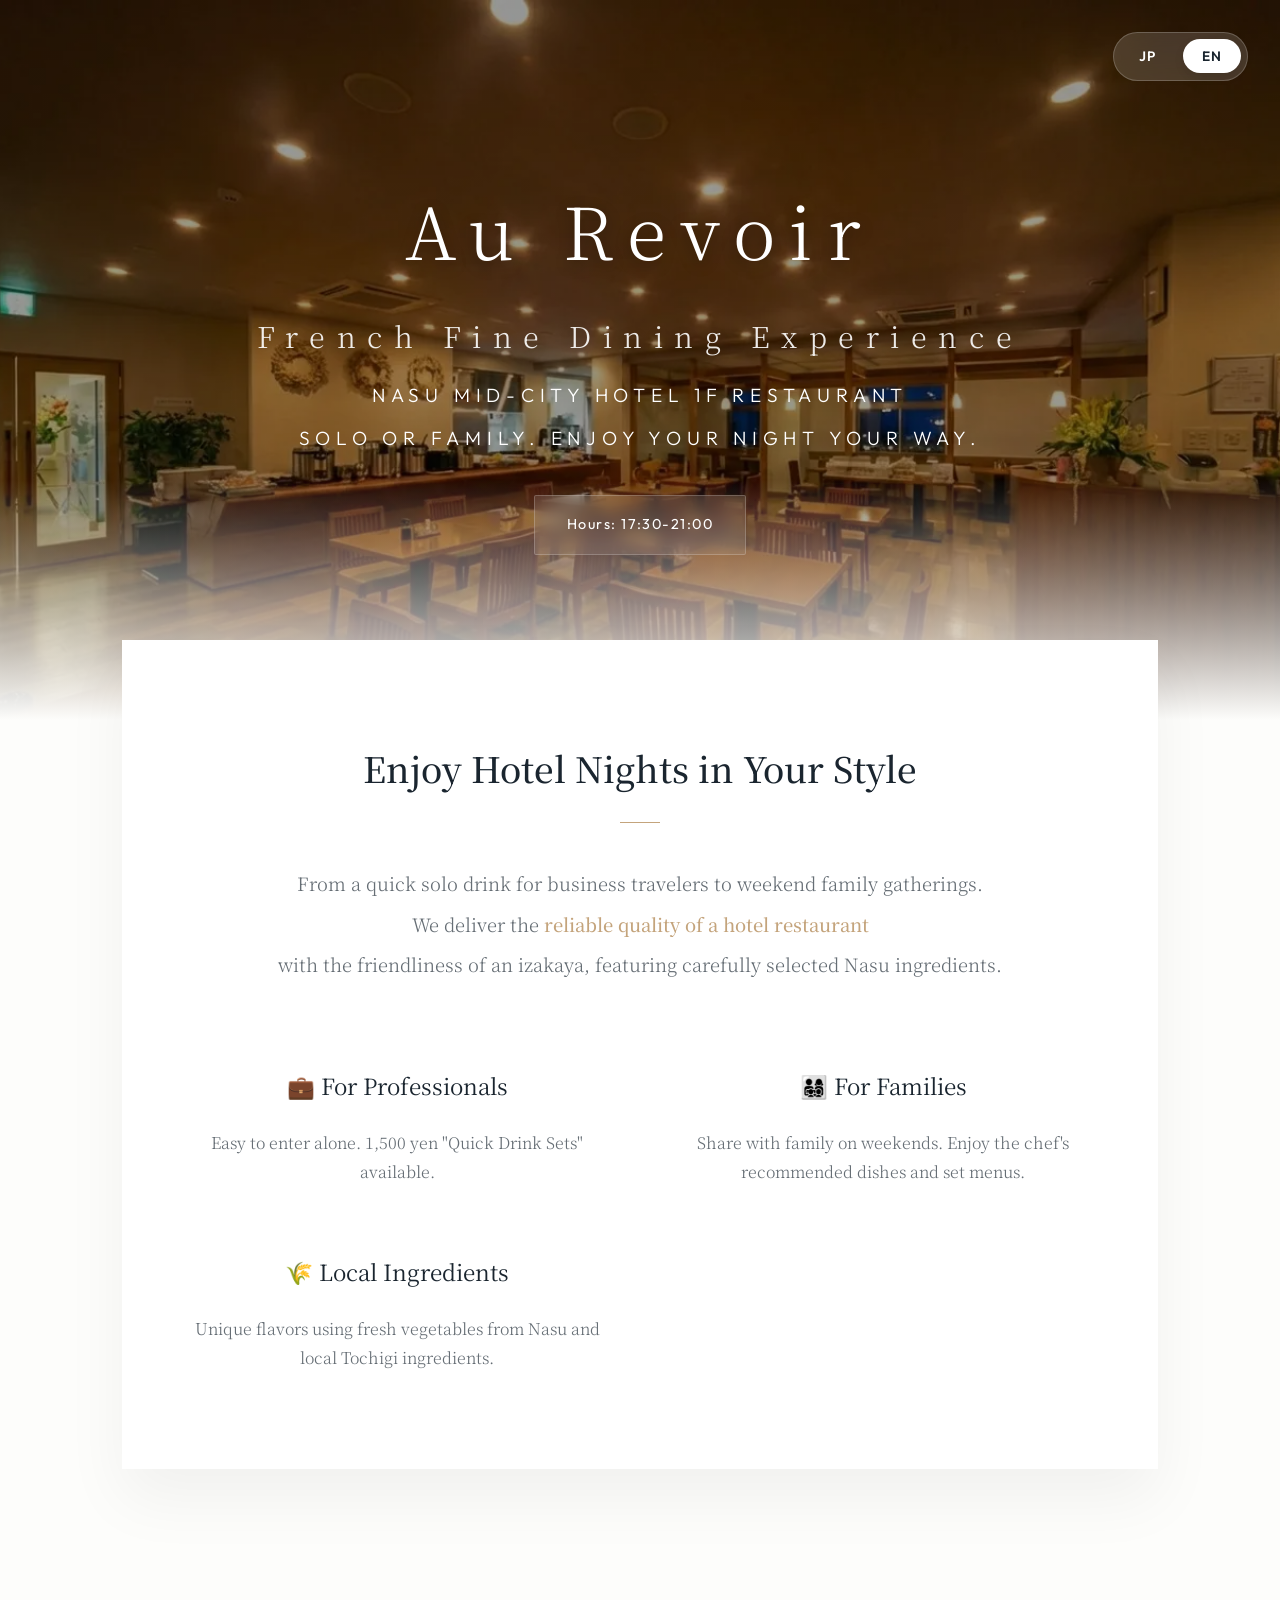
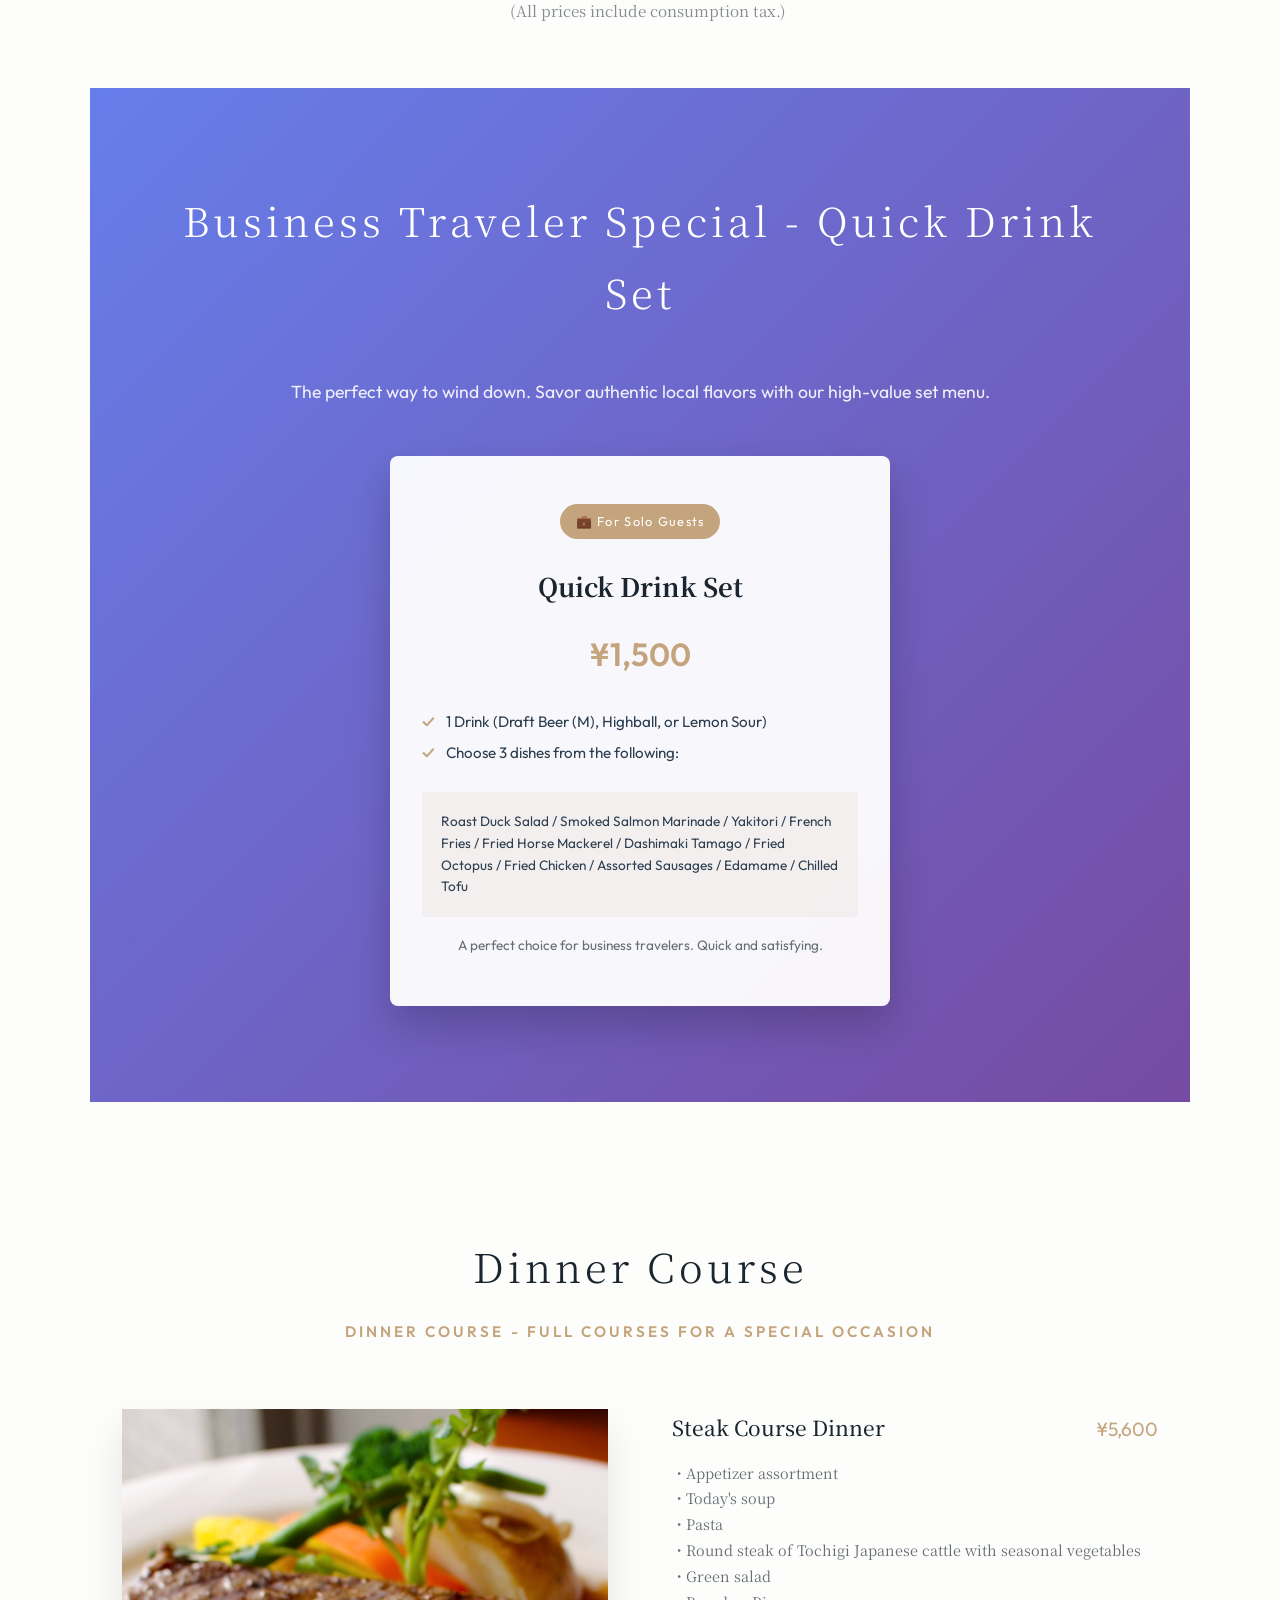
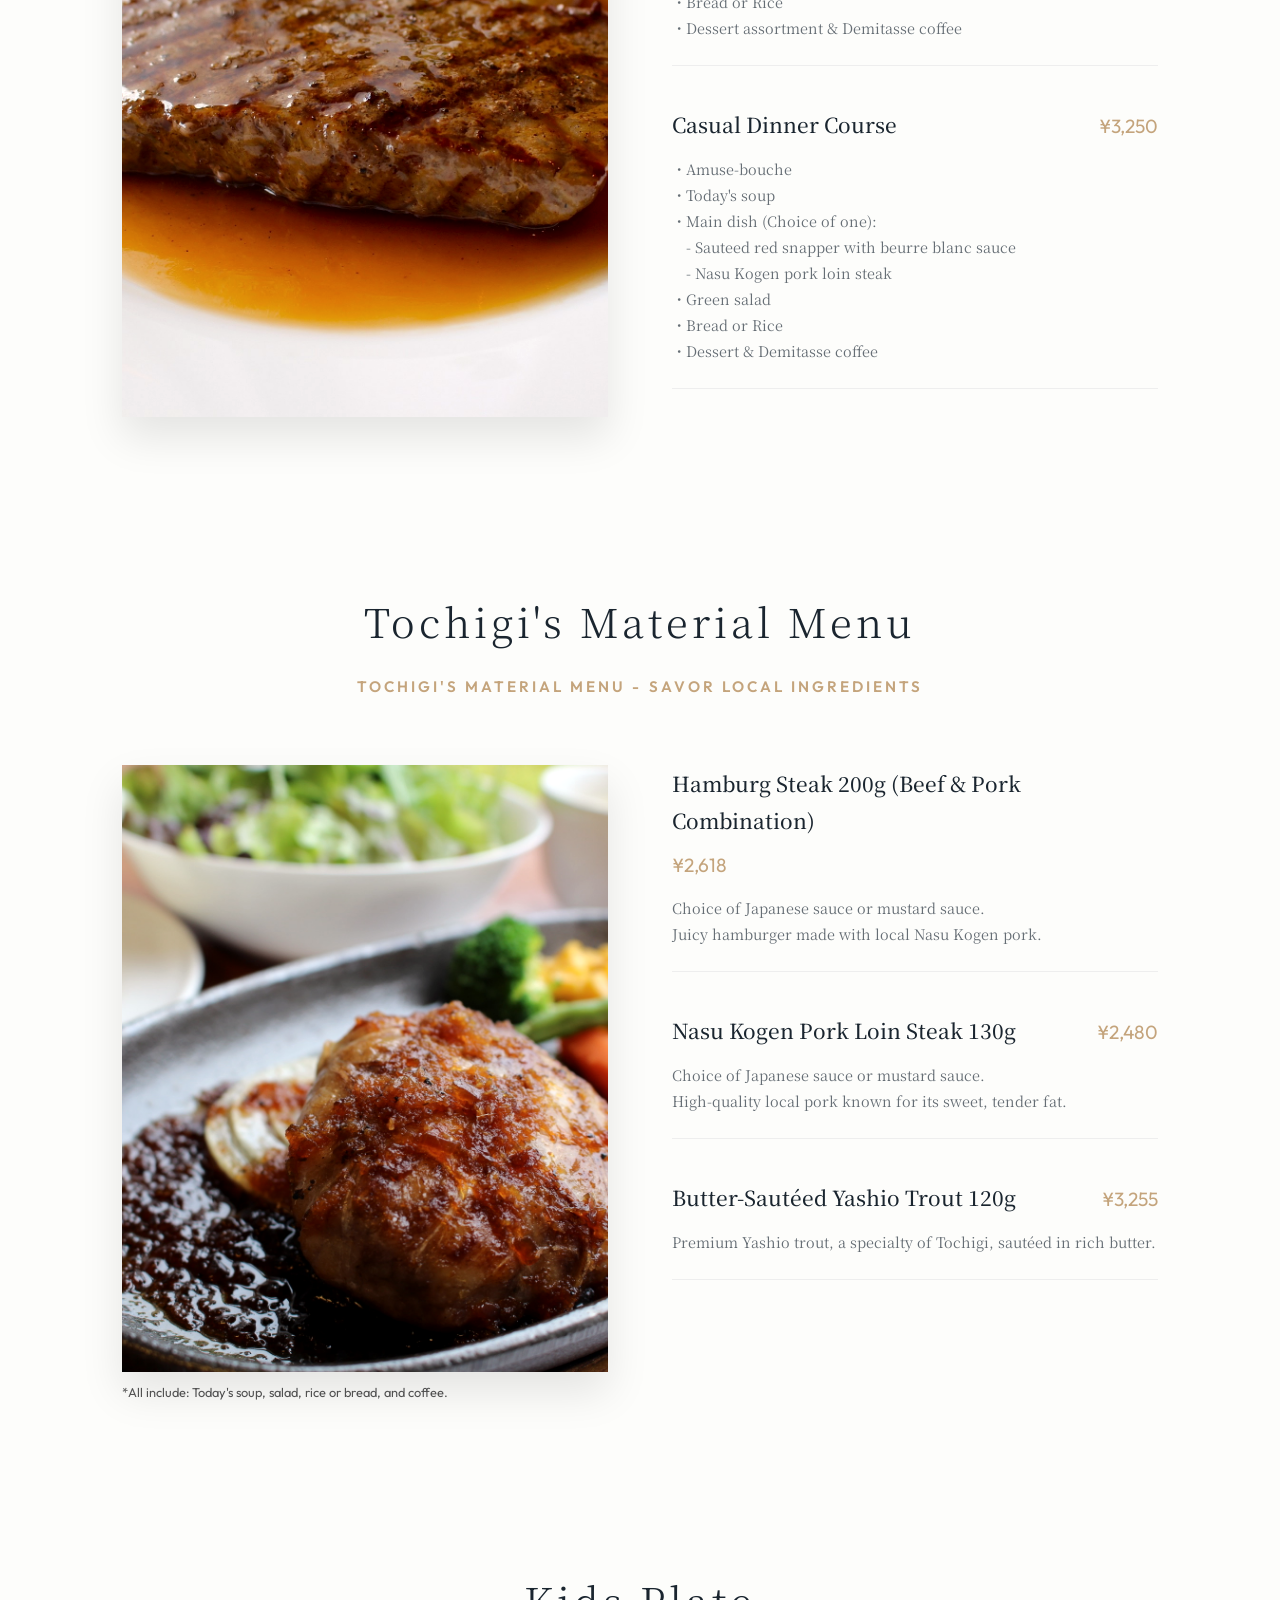
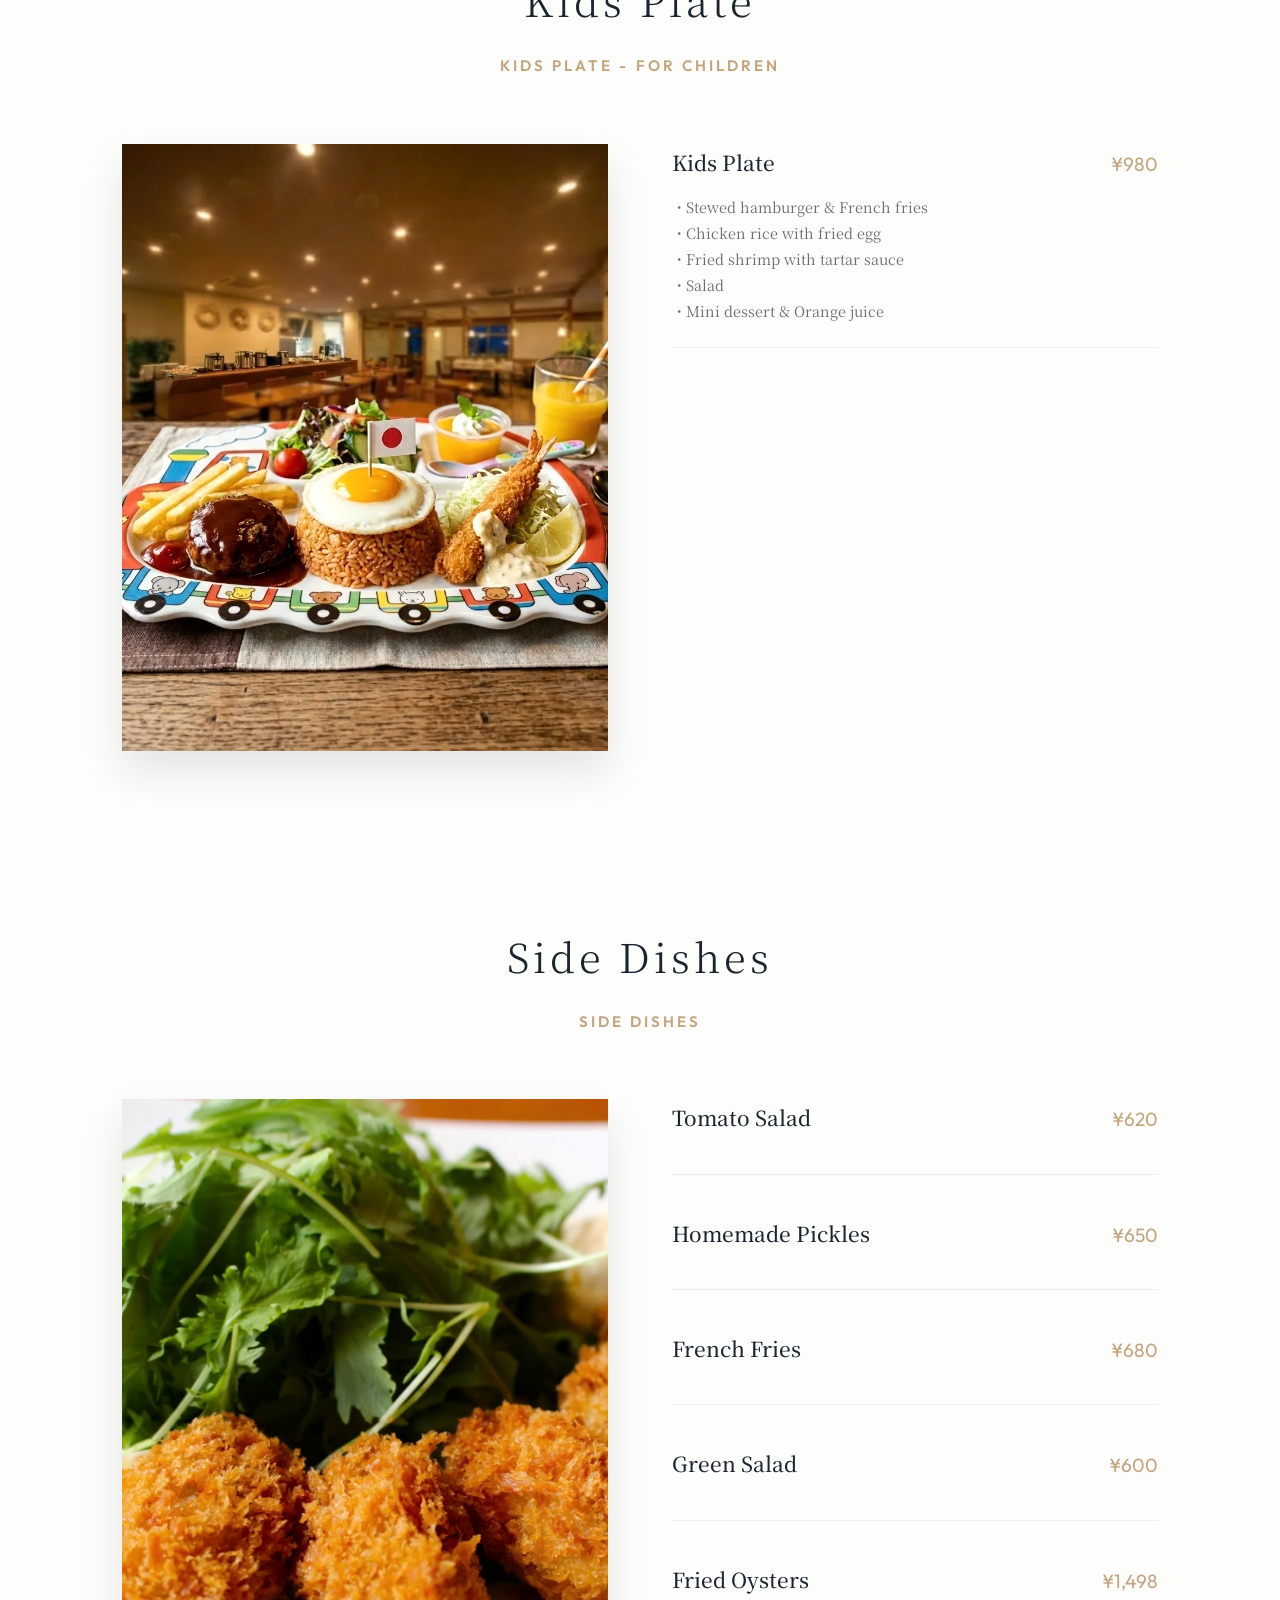
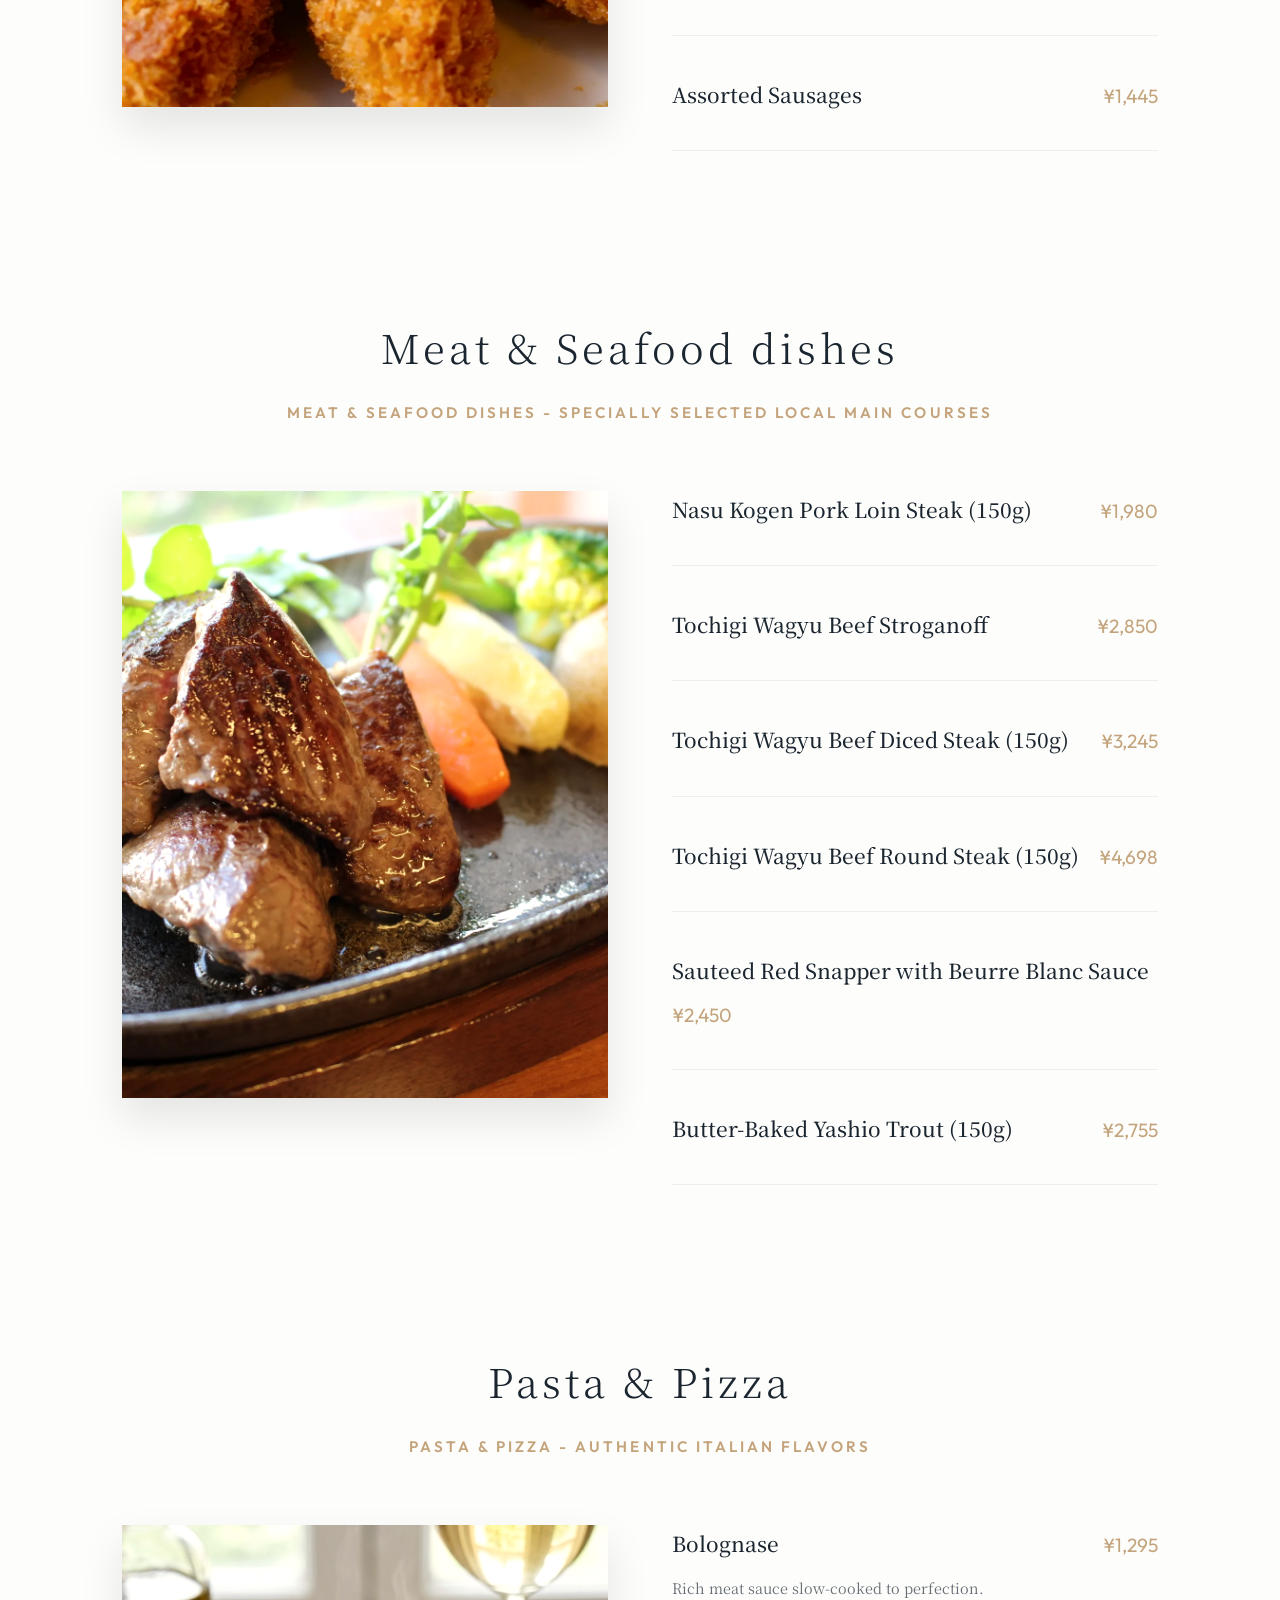
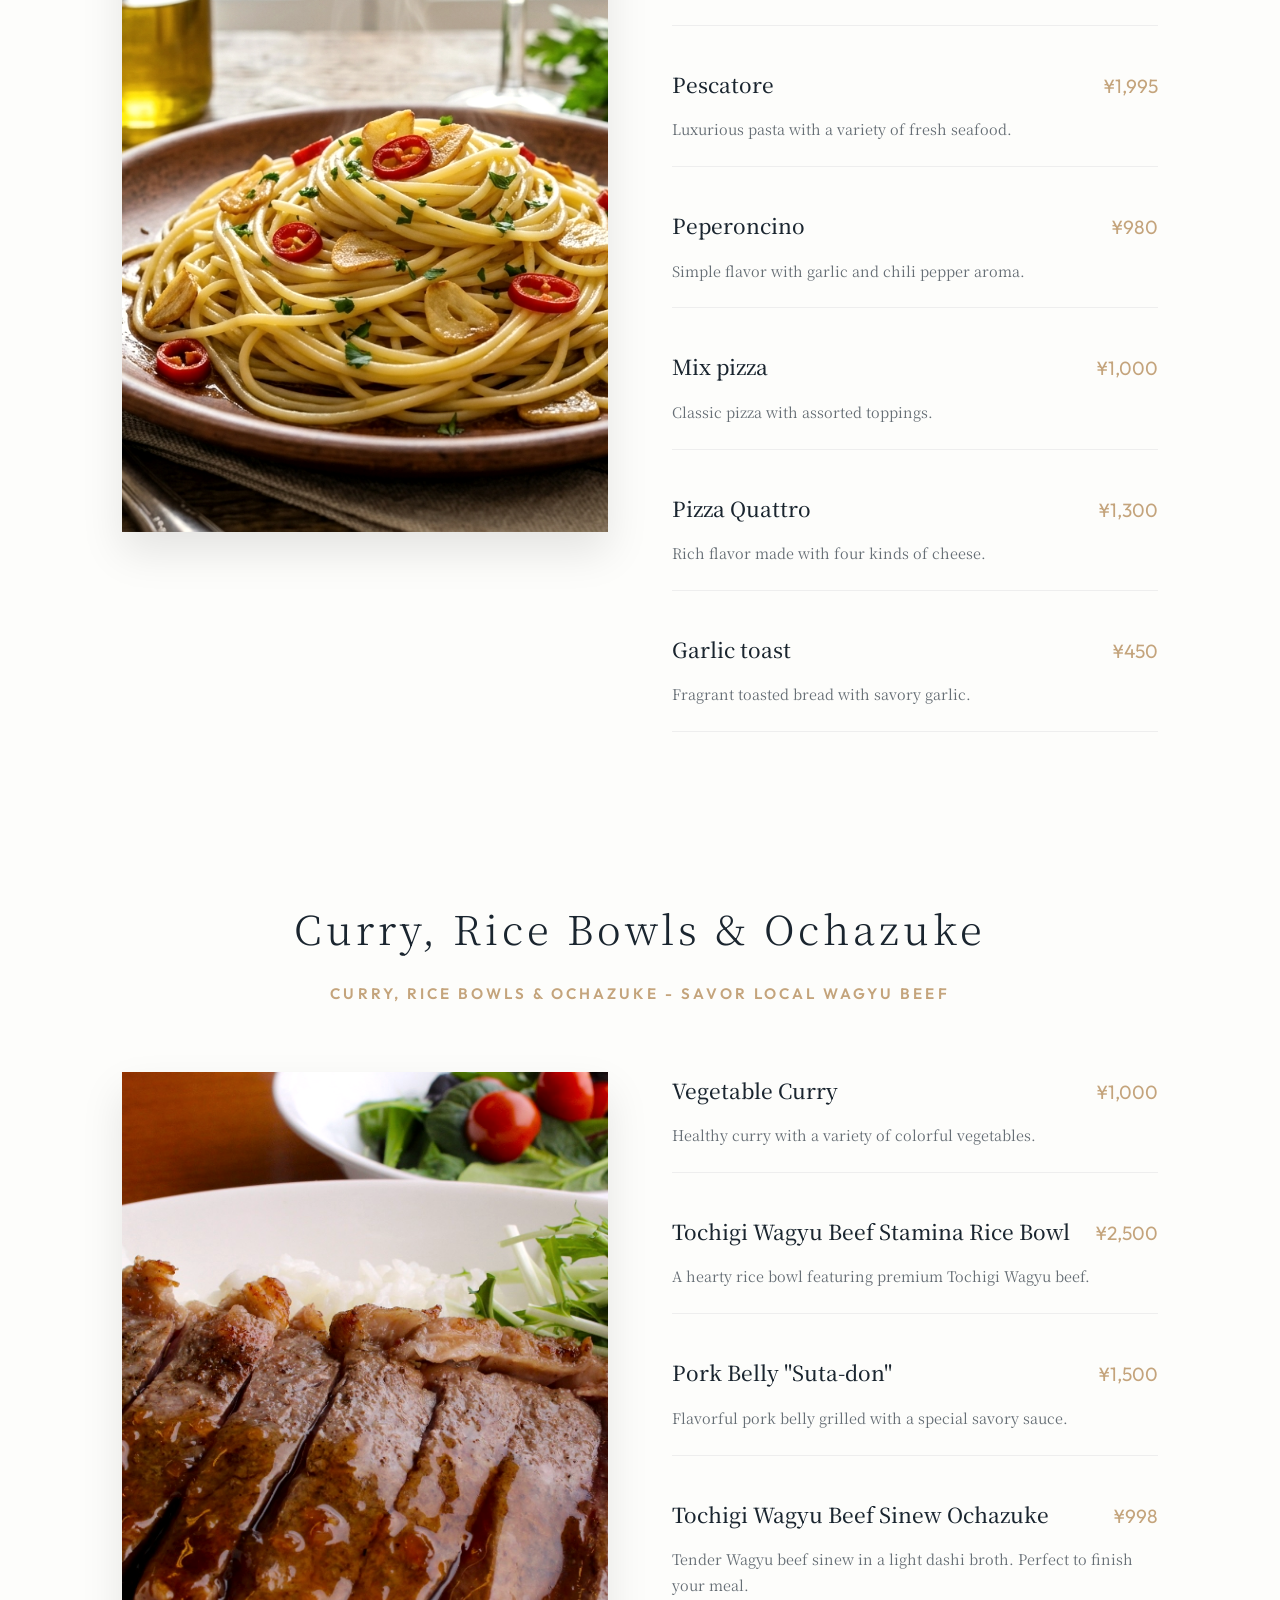
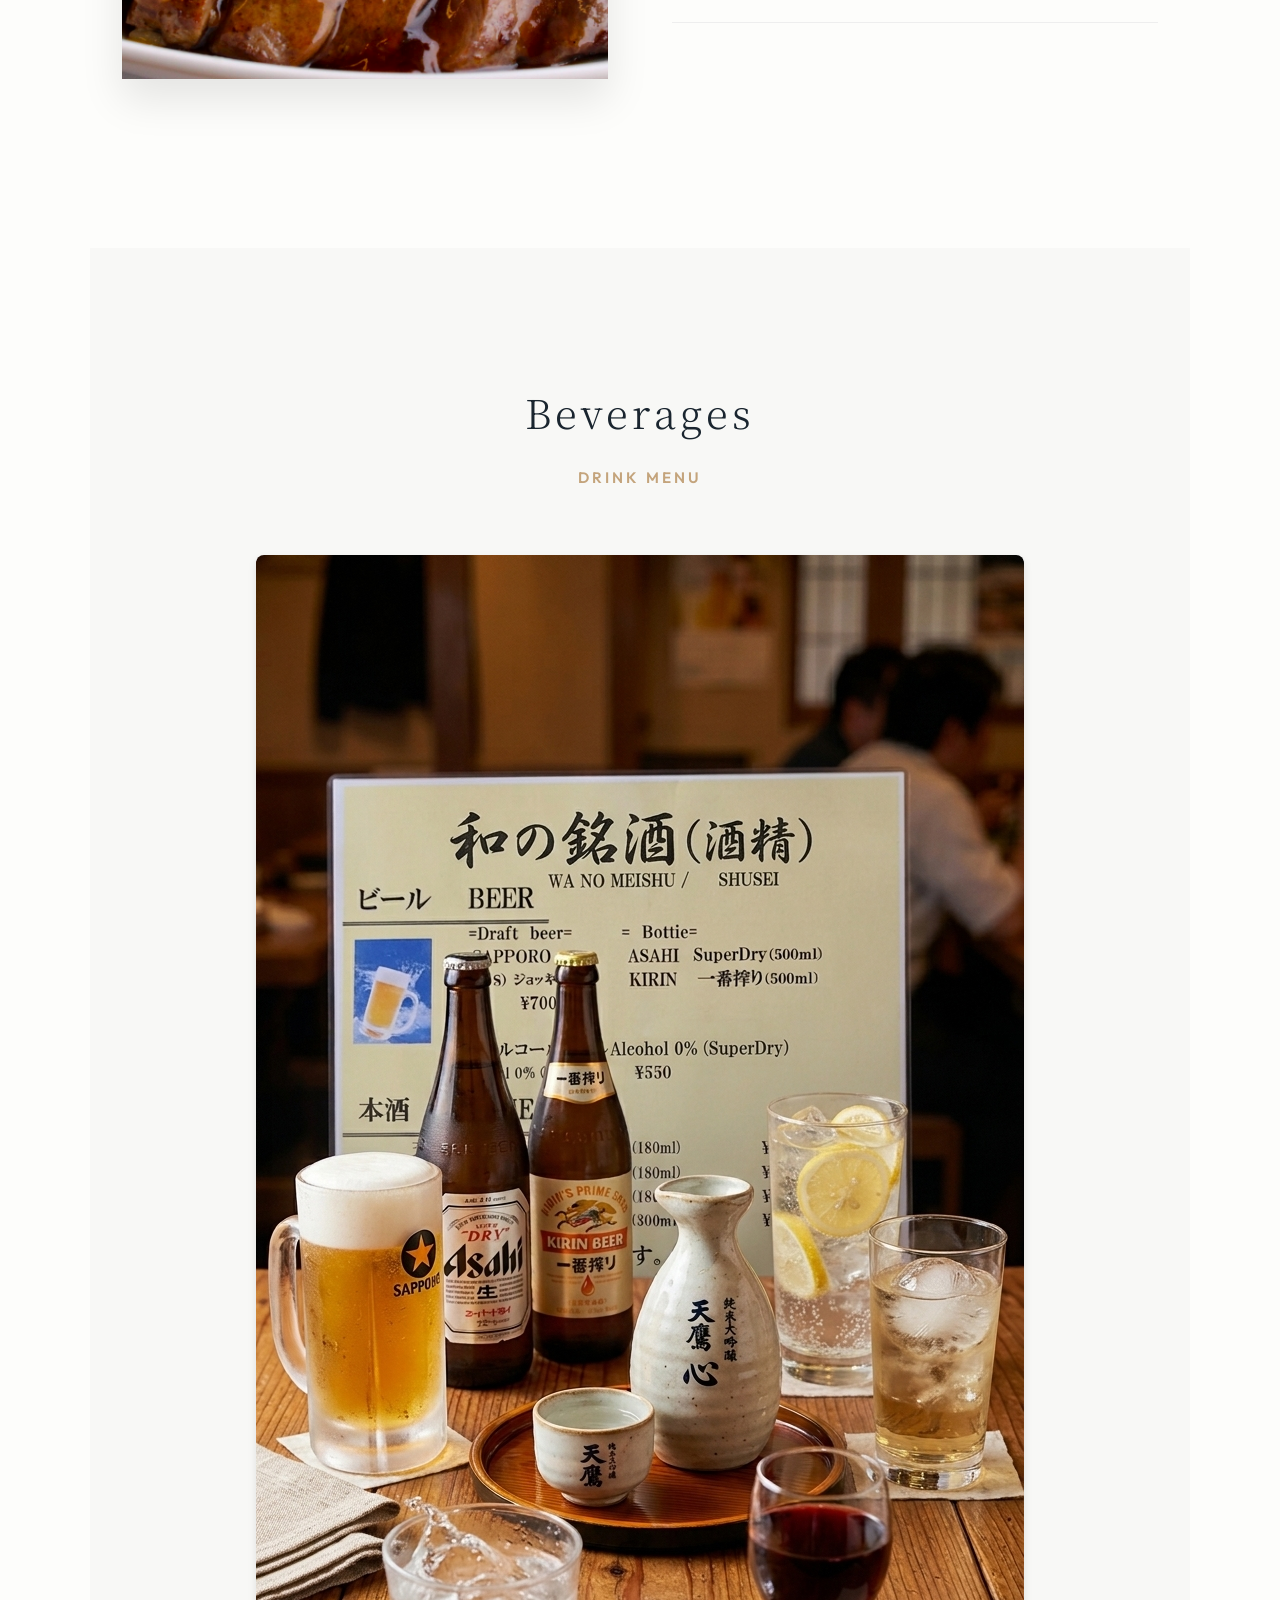
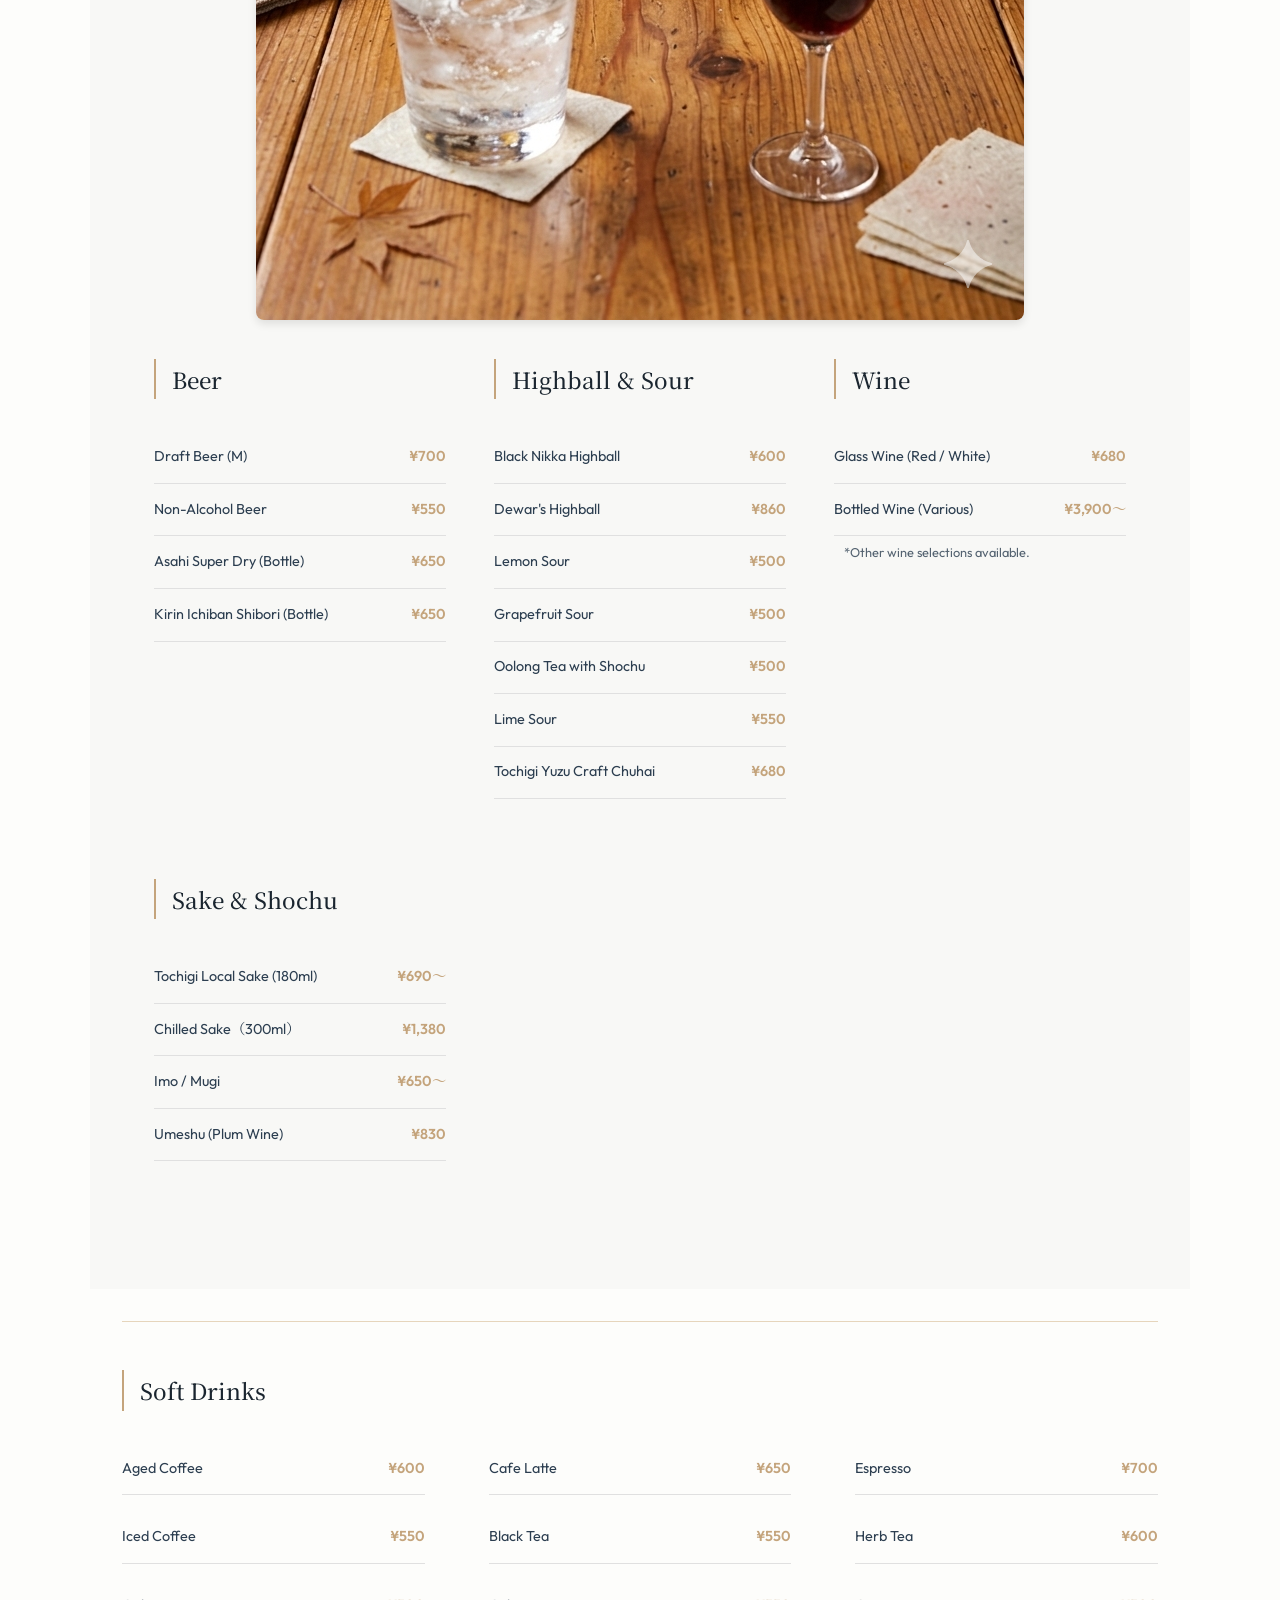
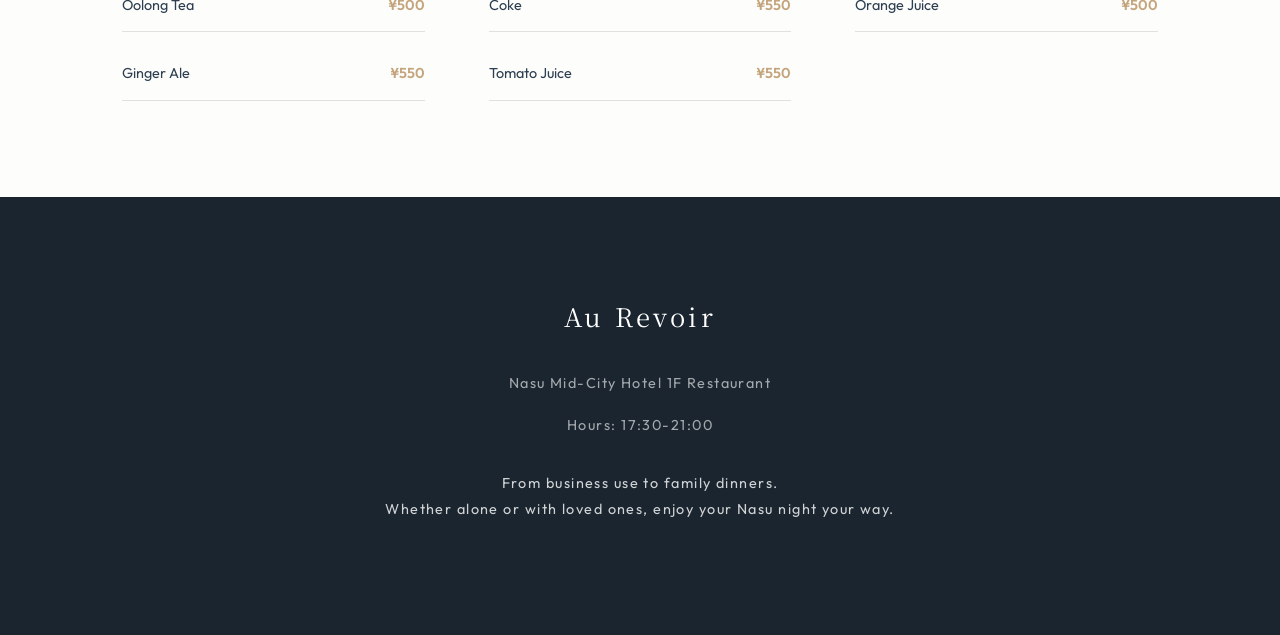
==== commit 8a9e9ede: "文章の変更" ====
--- a/dinner/index.html
+++ b/dinner/index.html
@@ -621,7 +621,7 @@
             <h2 class="lang-ja">ホテルの夜を、あなたのスタイルで</h2>
             <h2 class="lang-en">Enjoy Hotel Nights in Your Style</h2>
             <p class="lang-ja">
-                出張のビジネスマンがお一人様で気軽に立ち寄れる「ちょい飲み」から、<br>
+                出張のビジネスマンの方がお一人様で気軽に立ち寄れる「ちょい飲み」から、<br>
                 週末の家族団らんまで。<br>
                 <span class="highlight">那須の食材にこだわった、ホテルレストランの安心品質</span>を<br>
                 親しみやすさでお届けします。
@@ -1325,8 +1325,8 @@
         <p class="lang-ja">営業時間: 17:30〜21:00</p>
         <p class="lang-en">Hours: 17:30-21:00</p>
         <p class="lang-ja" style="margin-top: 2rem; opacity: 0.8;">
-            平日のビジネス利用から、週末のご家族でのお食事まで<br>一人でも、大切な人とでも。那須の夜を、あなたらしく</p>
-        <p class="lang-en" style="margin-top: 2rem; opacity: 0.8;">From weekday business use to weekend family
+            ビジネス利用から、ご家族でのお食事まで<br>一人でも、大切な人とでも。那須の夜を、あなたらしく</p>
+        <p class="lang-en" style="margin-top: 2rem; opacity: 0.8;">From business use to family
             dinners.<br>Whether alone or with loved ones, enjoy your Nasu night your way.</p>
     </footer>
 </body>
